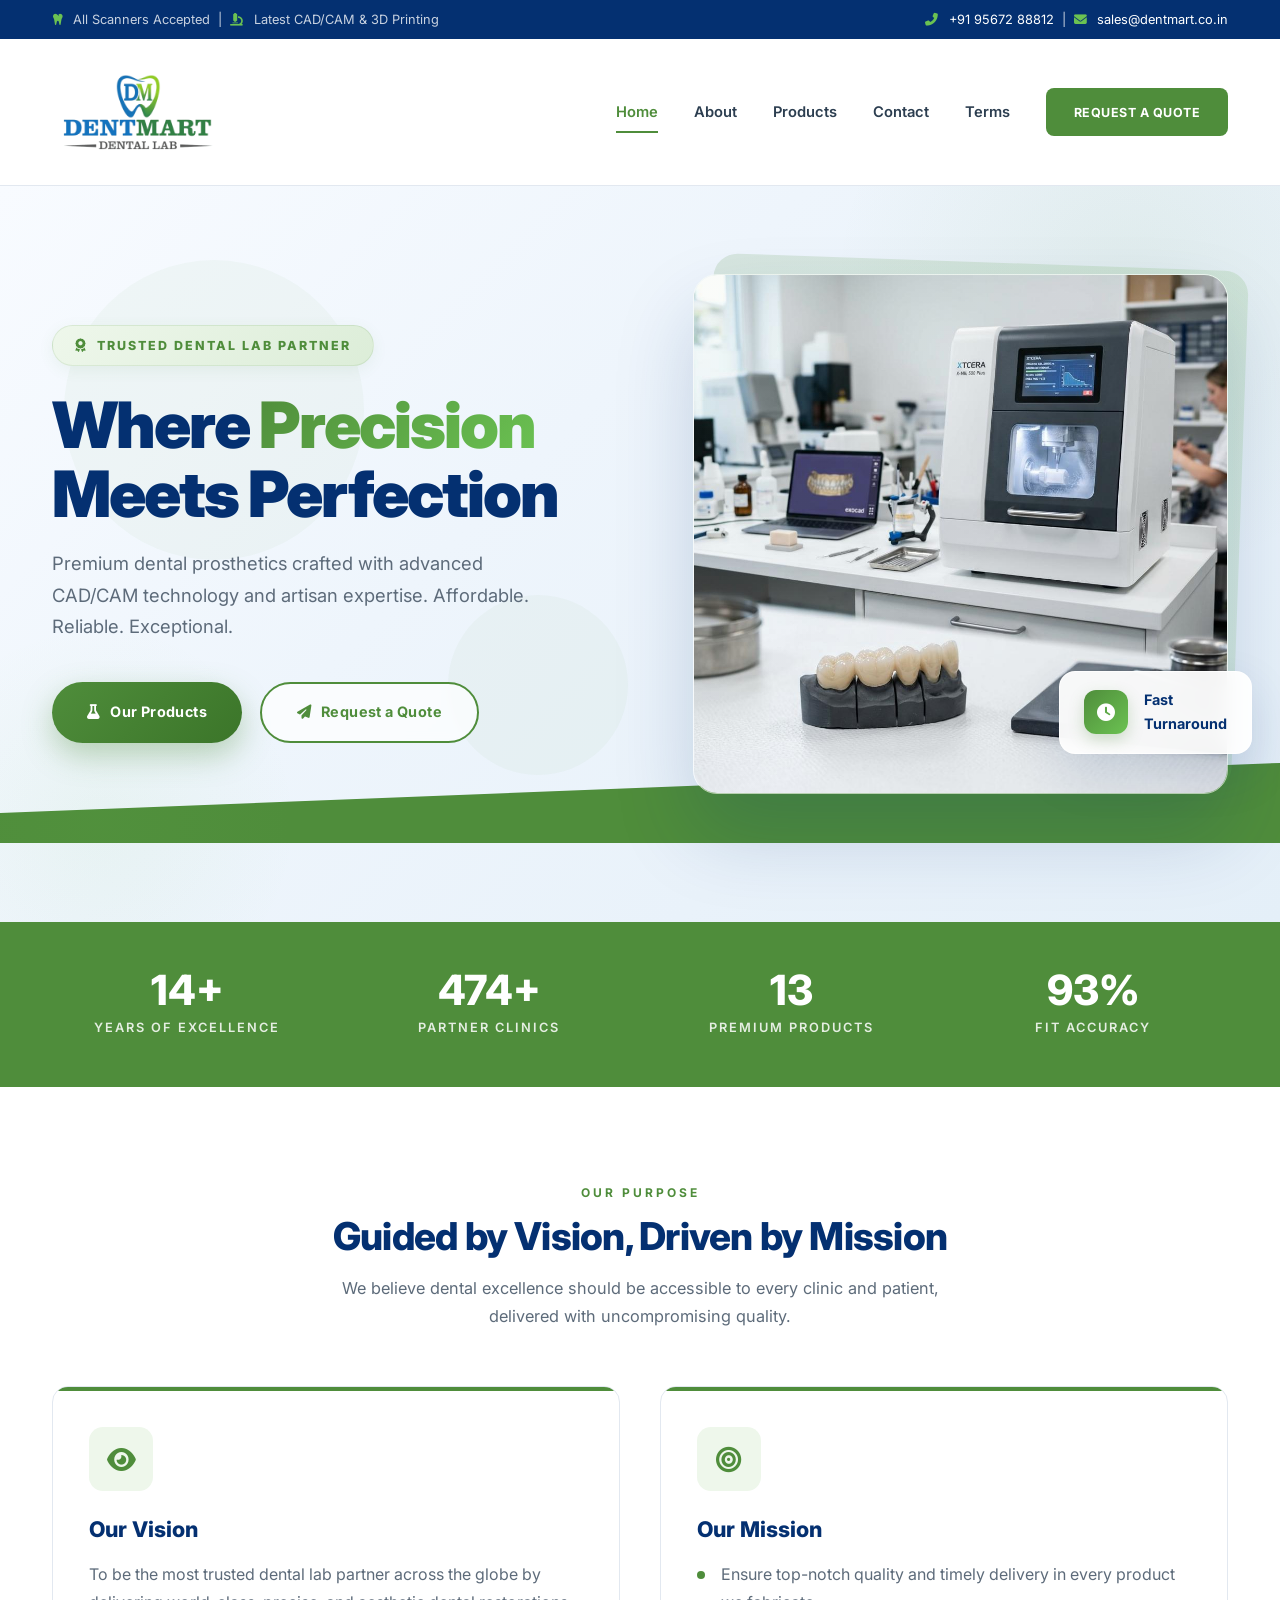
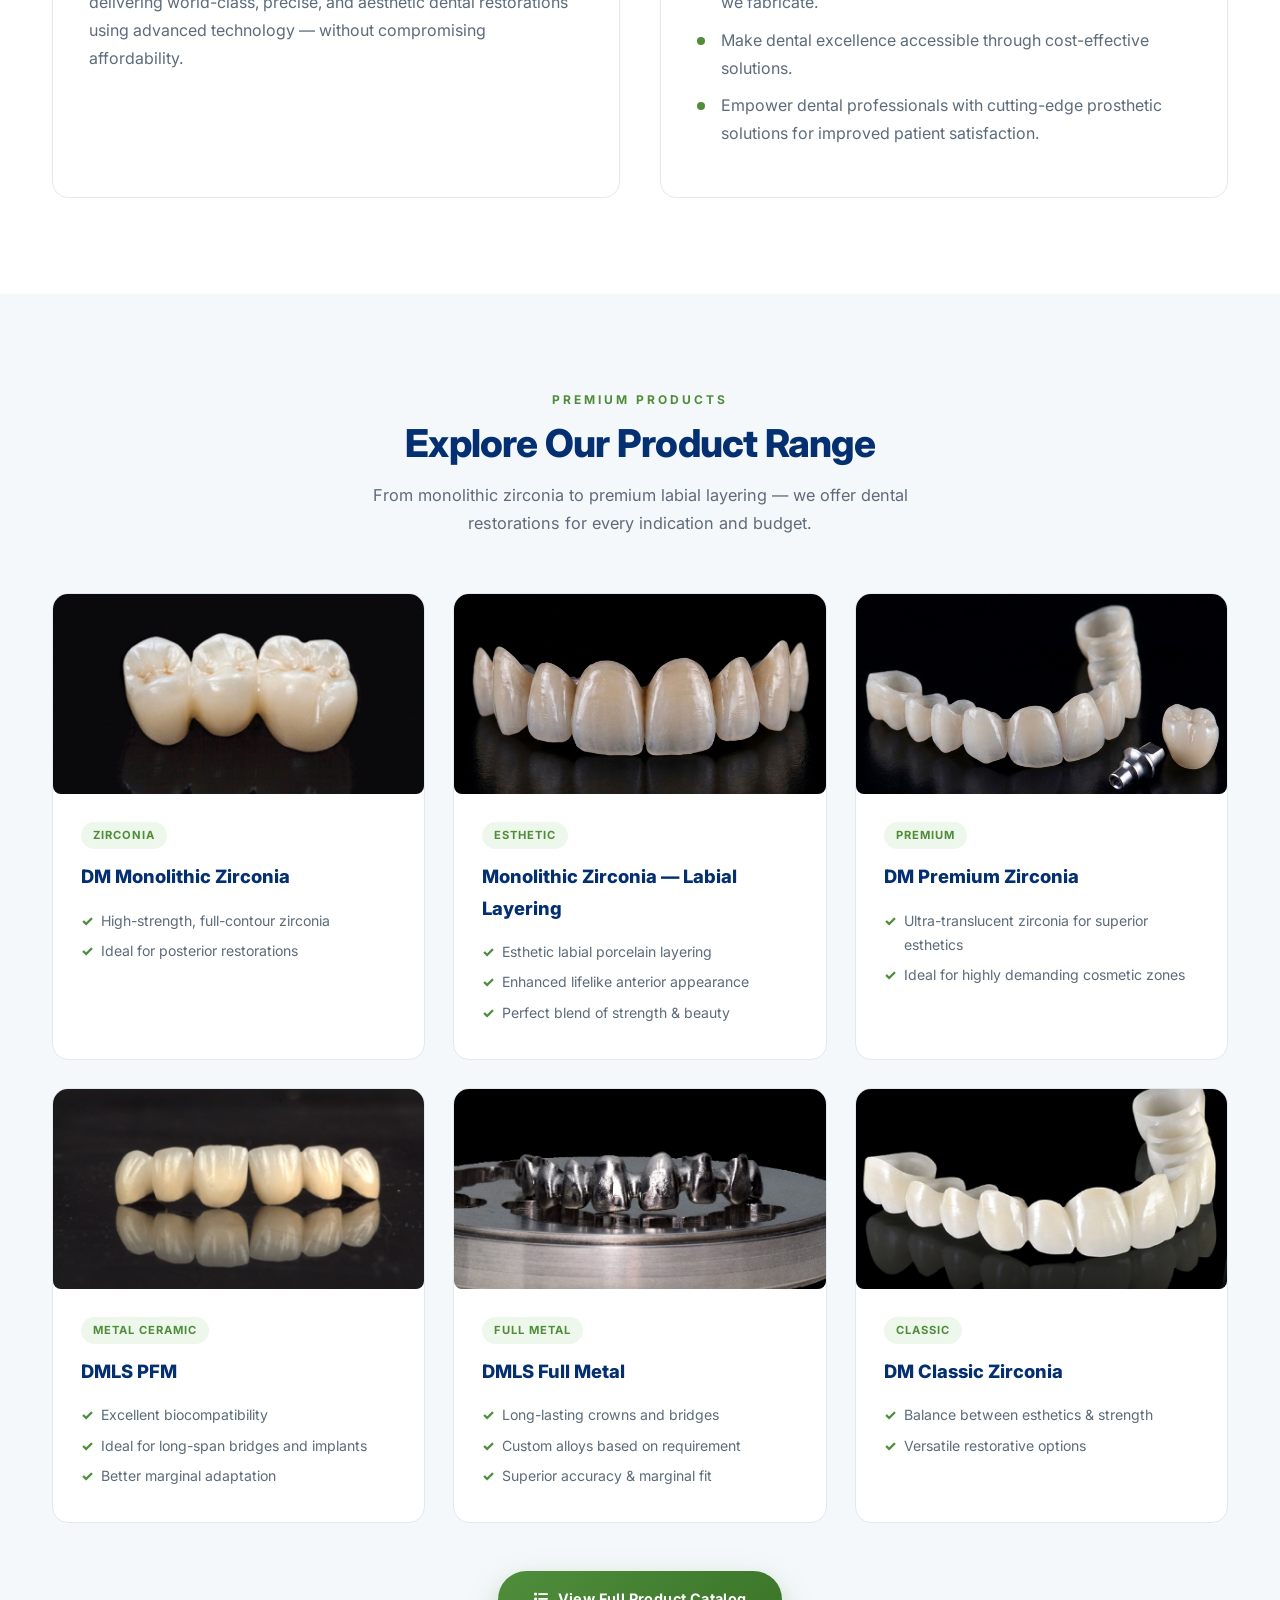
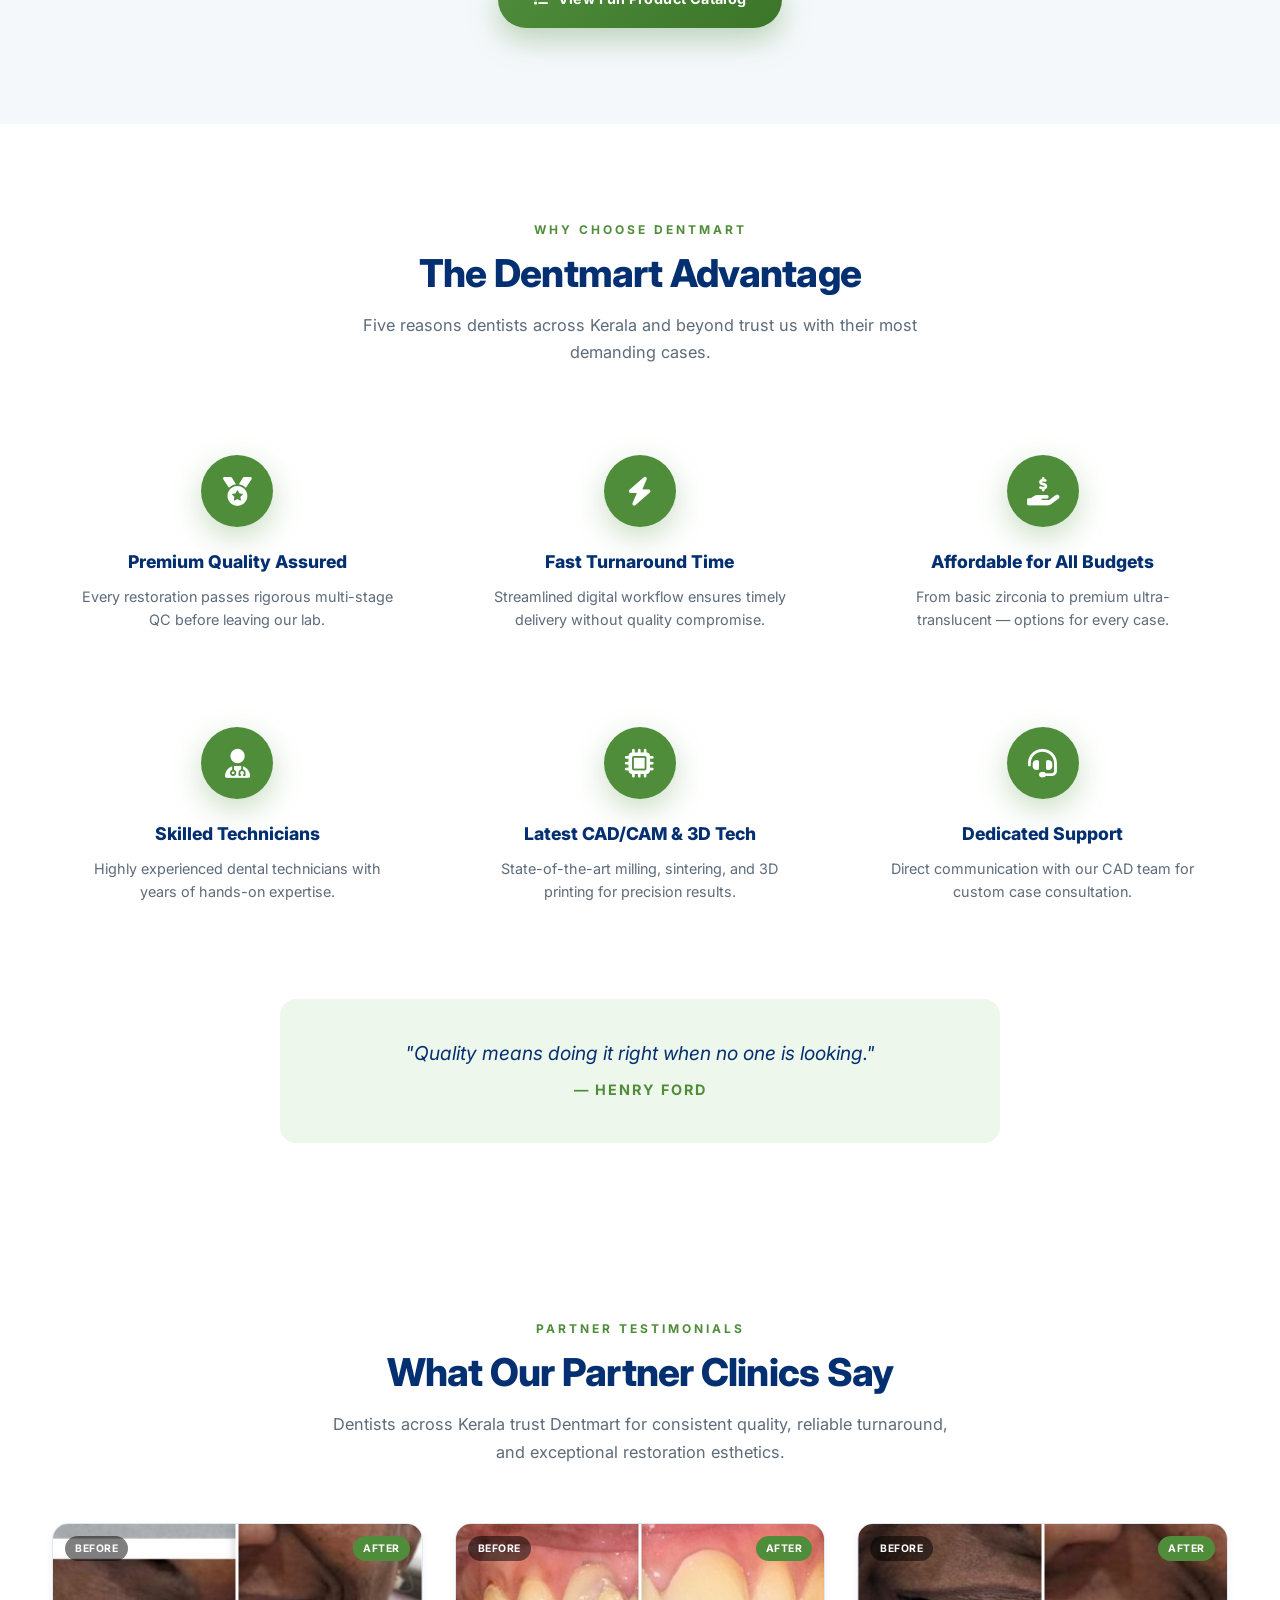
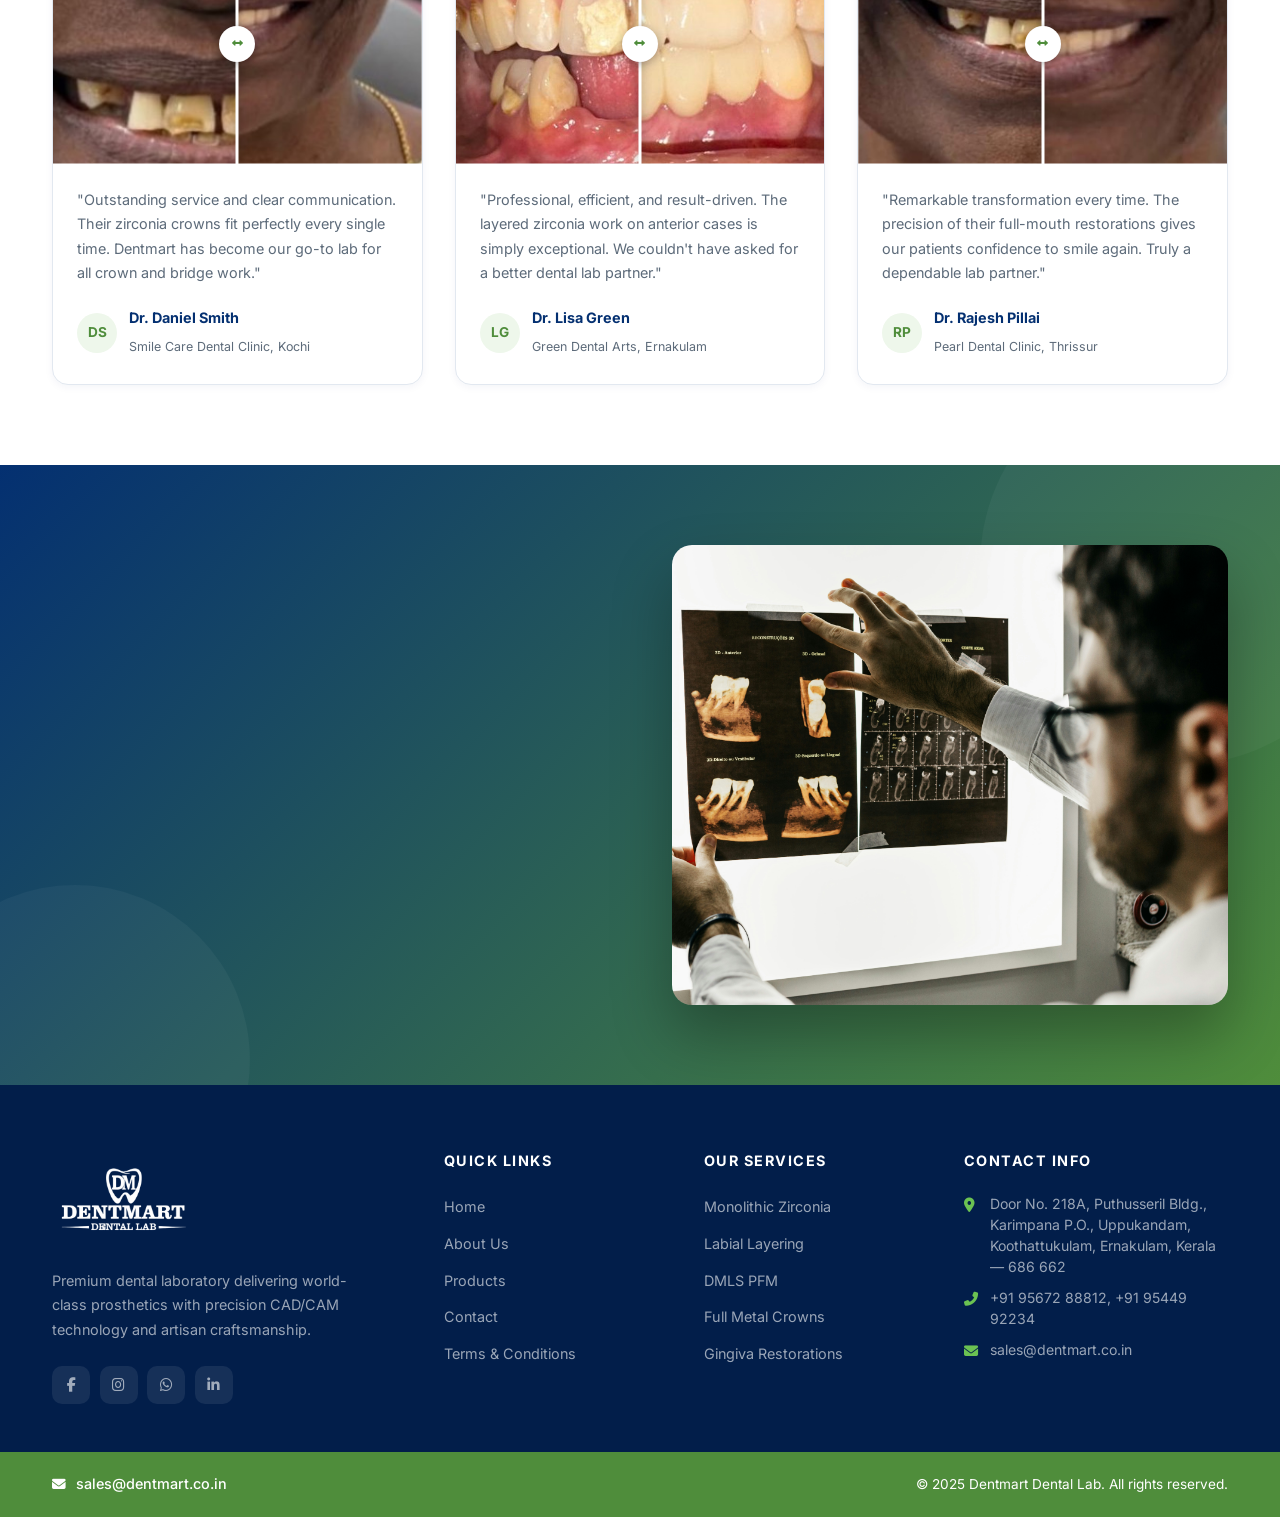
==== index.html @ e11eb632 "Initial commit" ====
<!DOCTYPE html>
<html lang="en">
<head>
<meta charset="UTF-8">
<meta name="viewport" content="width=device-width, initial-scale=1.0">
<title>Dentmart Dental Lab — Where Precision Meets Perfection</title>
<meta name="description" content="Dentmart Dental Lab — Premium dental prosthetics, zirconia crowns, DMLS PFM, and intraoral scanning. Serving dental practices with precision and affordability.">
<link href="https://fonts.googleapis.com/css2?family=Inter:wght@300;400;500;600;700;800;900&family=Dancing+Script:wght@500;600;700&display=swap" rel="stylesheet">
<link rel="stylesheet" href="https://cdnjs.cloudflare.com/ajax/libs/font-awesome/6.5.1/css/all.min.css">
<link rel="stylesheet" href="assets/style.css">
<link rel="icon" href="assets/logo.png">
</head>
<body>

<!-- Top Bar -->
<div class="topbar">
  <div class="container">
    <div><i class="fas fa-tooth"></i> All Scanners Accepted &nbsp;|&nbsp; <i class="fas fa-microscope"></i> Latest CAD/CAM &amp; 3D Printing</div>
    <div>
      <i class="fas fa-phone-alt"></i> <a href="tel:+919567288812">+91 95672 88812</a> &nbsp;|&nbsp;
      <i class="fas fa-envelope"></i> <a href="mailto:sales@dentmart.co.in">sales@dentmart.co.in</a>
    </div>
  </div>
</div>

<!-- Header -->
<header class="header">
  <div class="container">
    <a href="index.html"><img src="assets/logo.png" alt="Dentmart Dental Lab" class="logo-img"></a>
    <nav class="nav">
      <a href="index.html" class="active">Home</a>
      <a href="about.html">About</a>
      <a href="products.html">Products</a>
      <a href="contact.html">Contact</a>
      <a href="terms.html">Terms</a>
      <a href="contact.html" class="cta">Request a Quote</a>
    </nav>
    <button class="menu-toggle" aria-label="Menu"><i class="fas fa-bars"></i></button>
  </div>
</header>

<!-- Hero -->
<section class="hero">
  <div class="hero-top">
    <div class="container">
      <div class="reveal-left">
        <div class="hero-badge"><i class="fas fa-award"></i> Trusted Dental Lab Partner</div>
        <h1>Where <span>Precision</span><br>Meets Perfection</h1>
        <p>Premium dental prosthetics crafted with advanced CAD/CAM technology and artisan expertise. Affordable. Reliable. Exceptional.</p>
        <div class="hero-btns">
          <a href="products.html" class="btn btn-primary"><i class="fas fa-flask"></i> Our Products</a>
          <a href="contact.html" class="btn btn-outline"><i class="fas fa-paper-plane"></i> Request a Quote</a>
        </div>
      </div>
      <div class="hero-img-wrap reveal-right">
        <img src="assets/hero.jpg" alt="Dentmart Dental Lab" class="hero-img">
        <div class="hero-bubble bottom">
          <i class="fas fa-clock"></i>
          <span>Fast<br>Turnaround</span>
        </div>
      </div>
    </div>
  </div>
  <div class="hero-deco d1"></div>
  <div class="hero-deco d2"></div>
  <div class="hero-deco d3"></div>
</section>

<!-- Stats -->
<section class="stats">
  <div class="container">
    <div class="stats-grid">
      <div class="stat reveal reveal-delay-1"><h3 data-counter data-target="15" data-suffix="+">0</h3><p>Years of Excellence</p></div>
      <div class="stat reveal reveal-delay-2"><h3 data-counter data-target="500" data-suffix="+">0</h3><p>Partner Clinics</p></div>
      <div class="stat reveal reveal-delay-3"><h3 data-counter data-target="14" data-suffix="">0</h3><p>Premium Products</p></div>
      <div class="stat reveal reveal-delay-4"><h3 data-counter data-target="99" data-suffix="%">0</h3><p>Fit Accuracy</p></div>
    </div>
  </div>
</section>

<!-- Mission & Vision -->
<section class="section" id="vision">
  <div class="container">
    <div class="section-head reveal">
      <small>Our Purpose</small>
      <h2>Guided by Vision, Driven by Mission</h2>
      <p>We believe dental excellence should be accessible to every clinic and patient, delivered with uncompromising quality.</p>
    </div>
    <div class="mv-grid">
      <div class="mv-card reveal reveal-delay-1">
        <div class="mv-icon"><i class="fas fa-eye"></i></div>
        <h3>Our Vision</h3>
        <p>To be the most trusted dental lab partner across the globe by delivering world-class, precise, and aesthetic dental restorations using advanced technology — without compromising affordability.</p>
      </div>
      <div class="mv-card reveal reveal-delay-2">
        <div class="mv-icon"><i class="fas fa-bullseye"></i></div>
        <h3>Our Mission</h3>
        <ul>
          <li>Ensure top-notch quality and timely delivery in every product we fabricate.</li>
          <li>Make dental excellence accessible through cost-effective solutions.</li>
          <li>Empower dental professionals with cutting-edge prosthetic solutions for improved patient satisfaction.</li>
        </ul>
      </div>
    </div>
  </div>
</section>

<!-- Products Preview -->
<section class="section section-alt" id="products-preview">
  <div class="container">
    <div class="section-head reveal">
      <small>Premium Products</small>
      <h2>Explore Our Product Range</h2>
      <p>From monolithic zirconia to premium labial layering — we offer dental restorations for every indication and budget.</p>
    </div>
    <div class="products-grid">
      <div class="product-card reveal reveal-delay-1">
        <div class="product-img zoom-wrap"><img src="assets/product-zirconia-mono.jpg" alt="Monolithic Zirconia"></div>
        <div class="product-body">
          <span class="product-tag">Zirconia</span>
          <h3>DM Monolithic Zirconia</h3>
          <ul>
            <li>High-strength, full-contour zirconia</li>
            <li>Ideal for posterior restorations</li>
          </ul>
        </div>
      </div>
      <div class="product-card reveal reveal-delay-2">
        <div class="product-img zoom-wrap"><img src="assets/product-zirconia-layer.jpg" alt="Labial Layering"></div>
        <div class="product-body">
          <span class="product-tag">Esthetic</span>
          <h3>Monolithic Zirconia — Labial Layering</h3>
          <ul>
            <li>Esthetic labial porcelain layering</li>
            <li>Enhanced lifelike anterior appearance</li>
            <li>Perfect blend of strength &amp; beauty</li>
          </ul>
        </div>
      </div>
      <div class="product-card reveal reveal-delay-1">
        <div class="product-img zoom-wrap"><img src="assets/product-zirconia-premium.jpg" alt="DM Premium Zirconia"></div>
        <div class="product-body">
          <span class="product-tag">Premium</span>
          <h3>DM Premium Zirconia</h3>
          <ul>
            <li>Ultra-translucent zirconia for superior esthetics</li>
            <li>Ideal for highly demanding cosmetic zones</li>
          </ul>
        </div>
      </div>
      <div class="product-card reveal reveal-delay-2">
        <div class="product-img zoom-wrap"><img src="assets/product-pfm.jpg" alt="DMLS PFM"></div>
        <div class="product-body">
          <span class="product-tag">Metal Ceramic</span>
          <h3>DMLS PFM</h3>
          <ul>
            <li>Excellent biocompatibility</li>
            <li>Ideal for long-span bridges and implants</li>
            <li>Better marginal adaptation</li>
          </ul>
        </div>
      </div>
      <div class="product-card reveal reveal-delay-3">
        <div class="product-img zoom-wrap"><img src="assets/product-metal.jpg" alt="DMLS Full Metal"></div>
        <div class="product-body">
          <span class="product-tag">Full Metal</span>
          <h3>DMLS Full Metal</h3>
          <ul>
            <li>Long-lasting crowns and bridges</li>
            <li>Custom alloys based on requirement</li>
            <li>Superior accuracy &amp; marginal fit</li>
          </ul>
        </div>
      </div>
      <div class="product-card reveal reveal-delay-4">
        <div class="product-img zoom-wrap"><img src="assets/product-zirconia-classic.jpg" alt="DM Classic Zirconia"></div>
        <div class="product-body">
          <span class="product-tag">Classic</span>
          <h3>DM Classic Zirconia</h3>
          <ul>
            <li>Balance between esthetics &amp; strength</li>
            <li>Versatile restorative options</li>
          </ul>
        </div>
      </div>
    </div>
    <div style="text-align:center;margin-top:3rem">
      <a href="products.html" class="btn btn-primary"><i class="fas fa-list"></i> View Full Product Catalog</a>
    </div>
  </div>
</section>

<!-- Why Choose -->
<section class="section" id="why">
  <div class="container">
    <div class="section-head reveal">
      <small>Why Choose Dentmart</small>
      <h2>The Dentmart Advantage</h2>
      <p>Five reasons dentists across Kerala and beyond trust us with their most demanding cases.</p>
    </div>
    <div class="why-grid">
      <div class="why-card reveal reveal-delay-1"><div class="why-icon"><i class="fas fa-medal"></i></div><h3>Premium Quality Assured</h3><p>Every restoration passes rigorous multi-stage QC before leaving our lab.</p></div>
      <div class="why-card reveal reveal-delay-2"><div class="why-icon"><i class="fas fa-bolt"></i></div><h3>Fast Turnaround Time</h3><p>Streamlined digital workflow ensures timely delivery without quality compromise.</p></div>
      <div class="why-card reveal reveal-delay-3"><div class="why-icon"><i class="fas fa-hand-holding-usd"></i></div><h3>Affordable for All Budgets</h3><p>From basic zirconia to premium ultra-translucent — options for every case.</p></div>
      <div class="why-card reveal reveal-delay-4"><div class="why-icon"><i class="fas fa-user-md"></i></div><h3>Skilled Technicians</h3><p>Highly experienced dental technicians with years of hands-on expertise.</p></div>
      <div class="why-card reveal reveal-delay-5"><div class="why-icon"><i class="fas fa-microchip"></i></div><h3>Latest CAD/CAM &amp; 3D Tech</h3><p>State-of-the-art milling, sintering, and 3D printing for precision results.</p></div>
      <div class="why-card reveal reveal-delay-1"><div class="why-icon"><i class="fas fa-headset"></i></div><h3>Dedicated Support</h3><p>Direct communication with our CAD team for custom case consultation.</p></div>
    </div>
    <div class="quote-block">
      <p>"Quality means doing it right when no one is looking."</p>
      <span>— Henry Ford</span>
    </div>
  </div>
</section>

<!-- Testimonials -->
<section class="section testimonials-section" id="testimonials">
  <div class="container">
    <div class="section-head reveal">
      <small>Partner Testimonials</small>
      <h2>What Our Partner Clinics Say</h2>
      <p>Dentists across Kerala trust Dentmart for consistent quality, reliable turnaround, and exceptional restoration esthetics.</p>
    </div>
    <div class="testimonials-grid">
      <div class="testimonial-card reveal reveal-delay-1">
        <div class="ba-slider" data-slider="1">
          <div class="ba-before-layer">
            <img src="assets/testimonial-before1.jpg" alt="Before">
            <span class="ba-label before">Before</span>
          </div>
          <div class="ba-after-layer">
            <img src="assets/testimonial-after1.jpg" alt="After">
            <span class="ba-label after">After</span>
          </div>
          <div class="ba-handle"></div>
        </div>
        <div class="testimonial-body">
          <p>"Outstanding service and clear communication. Their zirconia crowns fit perfectly every single time. Dentmart has become our go-to lab for all crown and bridge work."</p>
          <div class="testimonial-author">
            <div class="testimonial-avatar">DS</div>
            <div class="testimonial-author-info">
              <h4>Dr. Daniel Smith</h4>
              <span>Smile Care Dental Clinic, Kochi</span>
            </div>
          </div>
        </div>
      </div>
      <div class="testimonial-card reveal reveal-delay-2">
        <div class="ba-slider" data-slider="2">
          <div class="ba-before-layer">
            <img src="assets/testimonial-before2.jpg" alt="Before">
            <span class="ba-label before">Before</span>
          </div>
          <div class="ba-after-layer">
            <img src="assets/testimonial-after2.jpg" alt="After">
            <span class="ba-label after">After</span>
          </div>
          <div class="ba-handle"></div>
        </div>
        <div class="testimonial-body">
          <p>"Professional, efficient, and result-driven. The layered zirconia work on anterior cases is simply exceptional. We couldn't have asked for a better dental lab partner."</p>
          <div class="testimonial-author">
            <div class="testimonial-avatar">LG</div>
            <div class="testimonial-author-info">
              <h4>Dr. Lisa Green</h4>
              <span>Green Dental Arts, Ernakulam</span>
            </div>
          </div>
        </div>
      </div>
      <div class="testimonial-card reveal reveal-delay-3">
        <div class="ba-slider" data-slider="3">
          <div class="ba-before-layer">
            <img src="assets/testimonial-before3.jpg" alt="Before">
            <span class="ba-label before">Before</span>
          </div>
          <div class="ba-after-layer">
            <img src="assets/testimonial-after3.jpg" alt="After">
            <span class="ba-label after">After</span>
          </div>
          <div class="ba-handle"></div>
        </div>
        <div class="testimonial-body">
          <p>"Remarkable transformation every time. The precision of their full-mouth restorations gives our patients confidence to smile again. Truly a dependable lab partner."</p>
          <div class="testimonial-author">
            <div class="testimonial-avatar">RP</div>
            <div class="testimonial-author-info">
              <h4>Dr. Rajesh Pillai</h4>
              <span>Pearl Dental Clinic, Thrissur</span>
            </div>
          </div>
        </div>
      </div>
    </div>
  </div>
</section>

<!-- Intraoral Scanner CTA -->
<section class="scanner" id="scanning">
  <div class="container">
    <div class="scanner-content reveal-left">
      <small>Intraoral Scanning</small>
      <h2>All Scanners are<br>Accepted <span class="script">at Dentmart</span></h2>
      <p>Whether you use iTero, 3Shape TRIOS, Medit, Primescan, or any other intraoral scanner — we accept all digital impressions and deliver precision restorations tailored to your workflow.</p>
      <div class="scanner-info">
        <span><i class="fas fa-phone-alt"></i> For more information: <strong style="color:#fff">+91 95672 88817</strong></span>
        <span><i class="fas fa-envelope"></i> <a href="mailto:sales@dentmart.co.in" style="color:#fff">sales@dentmart.co.in</a></span>
      </div>
      <a href="contact.html" class="btn btn-light"><i class="fas fa-paper-plane"></i> Submit a Digital Case</a>
    </div>
    <div class="reveal-right">
      <img src="assets/scanner.jpg" alt="Intraoral Scanning" class="scanner-img">
    </div>
  </div>
</section>

<!-- Footer -->
<footer class="footer">
  <div class="container">
    <div class="footer-grid">
      <div class="footer-brand">
        <img src="assets/logo.png" alt="Dentmart" class="logo-img">
        <p>Premium dental laboratory delivering world-class prosthetics with precision CAD/CAM technology and artisan craftsmanship.</p>
        <div class="footer-social">
          <a href="#" aria-label="Facebook"><i class="fab fa-facebook-f"></i></a>
          <a href="#" aria-label="Instagram"><i class="fab fa-instagram"></i></a>
          <a href="#" aria-label="WhatsApp"><i class="fab fa-whatsapp"></i></a>
          <a href="#" aria-label="LinkedIn"><i class="fab fa-linkedin-in"></i></a>
        </div>
      </div>
      <div>
        <h4>Quick Links</h4>
        <ul>
          <li><a href="index.html">Home</a></li>
          <li><a href="about.html">About Us</a></li>
          <li><a href="products.html">Products</a></li>
          <li><a href="contact.html">Contact</a></li>
          <li><a href="terms.html">Terms &amp; Conditions</a></li>
        </ul>
      </div>
      <div>
        <h4>Our Services</h4>
        <ul>
          <li><a href="products.html">Monolithic Zirconia</a></li>
          <li><a href="products.html">Labial Layering</a></li>
          <li><a href="products.html">DMLS PFM</a></li>
          <li><a href="products.html">Full Metal Crowns</a></li>
          <li><a href="products.html">Gingiva Restorations</a></li>
        </ul>
      </div>
      <div>
        <h4>Contact Info</h4>
        <ul class="footer-contact">
          <li><i class="fas fa-map-marker-alt"></i> Door No. 218A, Puthusseril Bldg., Karimpana P.O., Uppukandam, Koothattukulam, Ernakulam, Kerala — 686 662</li>
          <li><i class="fas fa-phone-alt"></i> +91 95672 88812, +91 95449 92234</li>
          <li><i class="fas fa-envelope"></i> sales@dentmart.co.in</li>
        </ul>
      </div>
    </div>
  </div>
  <div class="footer-bar">
    <div class="container">
      <span><i class="fas fa-envelope"></i> <a href="mailto:sales@dentmart.co.in">sales@dentmart.co.in</a></span>
      <span>&copy; 2025 Dentmart Dental Lab. All rights reserved.</span>
    </div>
  </div>
</footer>

<script src="assets/main.js"></script>
</body>
</html>
---- assets/style.css ----
/* ===== Dentmart Dental Lab — Global Styles ===== */
:root{
  --blue:#4f8d3b;
  --blue-dark:#043071;
  --blue-darker:#021e4a;
  --blue-light:#6bc252;
  --blue-soft:#eef7eb;
  --ink:#1a1a2e;
  --text:#2c3e50;
  --text-muted:#5d6b7a;
  --text-light:#8898aa;
  --border:#e2e8f0;
  --bg:#ffffff;
  --bg-alt:#f5f8fb;
  --shadow-sm:0 2px 8px rgba(4,48,113,.05);
  --shadow:0 10px 30px rgba(4,48,113,.08);
  --shadow-lg:0 24px 60px rgba(4,48,113,.12);
  --radius:8px;
  --radius-lg:16px;
  --font-sans:'Inter',system-ui,-apple-system,sans-serif;
  --font-script:'Dancing Script',cursive;
}

*{margin:0;padding:0;box-sizing:border-box}
html{scroll-behavior:smooth}
body{font-family:var(--font-sans);color:var(--text);background:var(--bg);line-height:1.7;font-size:16px;-webkit-font-smoothing:antialiased}
a{color:inherit;text-decoration:none;transition:.25s}
img{max-width:100%;height:auto;display:block}
ul{list-style:none}

.container{max-width:1240px;margin:0 auto;padding:0 2rem}
.wave-divider{display:block;width:100%;height:80px}

/* ===== TOPBAR ===== */
.topbar{background:var(--blue-dark);color:rgba(255,255,255,.78);padding:.55rem 0;font-size:.8rem}
.topbar .container{display:flex;justify-content:space-between;align-items:center;flex-wrap:wrap;gap:.5rem}
.topbar a{color:#fff}
.topbar a:hover{color:var(--blue-light)}
.topbar i{color:var(--blue-light);margin-right:.4rem}

/* ===== HEADER ===== */
.header{background:rgba(255,255,255,.97);backdrop-filter:blur(20px);position:sticky;top:0;z-index:100;border-bottom:1px solid var(--border);padding:.8rem 0}
.header .container{display:flex;justify-content:space-between;align-items:center;gap:2rem}
.logo-img{height:120px;width:auto}
.nav{display:flex;gap:2.25rem;font-size:.92rem;font-weight:600;align-items:center}
.nav a{color:var(--text);padding:.5rem 0;position:relative}
.nav a::after{content:'';position:absolute;bottom:0;left:0;width:0;height:2px;background:var(--blue);transition:.25s}
.nav a:hover,.nav a.active{color:var(--blue)}
.nav a:hover::after,.nav a.active::after{width:100%}
.nav a.cta{background:var(--blue);color:#fff;padding:.85rem 1.75rem;border-radius:var(--radius);letter-spacing:.5px;text-transform:uppercase;font-size:.78rem;font-weight:700}
.nav a.cta::after{display:none}
.nav a.cta:hover{background:var(--blue-dark);color:#fff;transform:translateY(-1px)}
.menu-toggle{display:none;background:none;border:none;color:var(--blue-dark);font-size:1.5rem;cursor:pointer}

/* ===== HERO ===== */
.hero{background:linear-gradient(135deg,#f8fbff 0%,#eef5fc 40%,#e4eff8 100%);position:relative;overflow:hidden;padding:0 0 5rem}
.hero::before{content:'';position:absolute;top:-200px;right:-150px;width:600px;height:600px;background:radial-gradient(circle,rgba(79,141,59,.08) 0%,transparent 70%);border-radius:50%;z-index:0}
.hero::after{content:'';position:absolute;bottom:-100px;left:-100px;width:400px;height:400px;background:radial-gradient(circle,rgba(107,194,82,.06) 0%,transparent 70%);border-radius:50%;z-index:0}
.hero-top{padding:5.5rem 0 3rem;position:relative}
.hero-top::after{content:'';position:absolute;bottom:-1px;left:0;right:0;height:100px;background:var(--blue);clip-path:polygon(0 100%,100% 100%,100% 20%,0 70%)}
.story-section{position:relative;overflow:hidden;padding-bottom:9rem}
.story-section::after{content:'';position:absolute;bottom:0;left:0;right:0;height:80px;background:var(--blue);clip-path:polygon(0 100%,100% 100%,100% 30%,0 80%)}
.hero .container{position:relative;z-index:2;display:grid;grid-template-columns:1.05fr 1fr;gap:5rem;align-items:center}
.hero-badge{display:inline-flex;align-items:center;gap:.6rem;background:linear-gradient(135deg,var(--blue-soft) 0%,#dcedd8 100%);color:var(--blue);padding:.55rem 1.4rem;border-radius:50px;font-size:.78rem;font-weight:800;text-transform:uppercase;letter-spacing:2px;margin-bottom:1.5rem;border:1px solid rgba(79,141,59,.12);box-shadow:0 4px 15px rgba(79,141,59,.08)}
.hero-badge i{font-size:.85rem}
.hero h1{font-size:clamp(2.6rem,5vw,4.2rem);font-weight:900;line-height:1.08;letter-spacing:-.03em;color:var(--blue-dark);margin-bottom:1.25rem}
.hero h1 span{background:linear-gradient(135deg,var(--blue) 0%,var(--blue-light) 100%);-webkit-background-clip:text;-webkit-text-fill-color:transparent;background-clip:text}
.hero p{font-size:1.15rem;color:var(--text-muted);max-width:520px;margin-bottom:2.5rem;line-height:1.7}
.hero-btns{display:flex;gap:1.1rem;flex-wrap:wrap}
.btn{display:inline-flex;align-items:center;gap:.6rem;padding:1rem 2.2rem;border-radius:50px;font-weight:700;font-size:.9rem;border:none;cursor:pointer;transition:all .3s ease;letter-spacing:.4px}
.btn-primary{background:linear-gradient(135deg,var(--blue) 0%,#3b7529 100%);color:#fff;box-shadow:0 12px 30px rgba(79,141,59,.35)}
.btn-primary:hover{background:linear-gradient(135deg,var(--blue-dark) 0%,var(--blue) 100%);color:#fff;transform:translateY(-3px);box-shadow:0 16px 40px rgba(79,141,59,.4)}
.btn-outline{background:rgba(255,255,255,.7);color:var(--blue);border:2px solid var(--blue);backdrop-filter:blur(4px)}
.btn-outline:hover{background:var(--blue);color:#fff;transform:translateY(-3px);box-shadow:0 12px 30px rgba(79,141,59,.25)}
.btn-light{background:#fff;color:var(--blue);box-shadow:var(--shadow)}
.btn-light:hover{background:var(--blue-soft);color:var(--blue-dark)}

.hero-img-wrap{position:relative}
.hero-img-wrap::before{content:'';position:absolute;top:-12px;right:-12px;width:100%;height:100%;background:linear-gradient(135deg,var(--blue) 0%,var(--blue-light) 100%);border-radius:24px;opacity:.15;z-index:0;transform:rotate(2deg)}
.hero-img-wrap::after{content:'';position:absolute;inset:0;background:linear-gradient(135deg,rgba(79,141,59,.03) 0%,transparent 60%);border-radius:24px;z-index:2;pointer-events:none}
.hero-img{border-radius:24px;width:100%;height:520px;object-fit:cover;position:relative;z-index:1;box-shadow:0 40px 80px rgba(4,48,113,.18);border:1px solid rgba(255,255,255,.6)}
.hero-bubble{position:absolute;background:rgba(255,255,255,.95);padding:1rem 1.5rem;border-radius:16px;box-shadow:0 20px 50px rgba(4,48,113,.12);display:flex;align-items:center;gap:1rem;z-index:3;font-size:.9rem;font-weight:700;color:var(--blue-dark);backdrop-filter:blur(10px);border:1px solid rgba(255,255,255,.8);animation:float 4s ease-in-out infinite}
.hero-bubble i{color:#fff;font-size:1.1rem;background:linear-gradient(135deg,var(--blue) 0%,var(--blue-light) 100%);width:44px;height:44px;display:flex;align-items:center;justify-content:center;border-radius:12px;box-shadow:0 6px 15px rgba(79,141,59,.25)}
.hero-bubble.top{top:2rem;left:-2.5rem;animation-delay:0s}
.hero-bubble.bottom{bottom:2.5rem;right:-1.5rem;animation-delay:2s}
@keyframes float{0%,100%{transform:translateY(0)}50%{transform:translateY(-8px)}}

.hero-deco{position:absolute;border-radius:50%;background:var(--blue);opacity:.04;z-index:0;pointer-events:none}
.hero-deco.d1{width:300px;height:300px;top:10%;left:5%}
.hero-deco.d2{width:180px;height:180px;bottom:20%;left:35%}
.hero-deco.d3{width:120px;height:120px;top:30%;right:8%}

/* ===== SECTION BASE ===== */
.section{padding:6rem 0}
.section-alt{background:var(--bg-alt)}
.section-head{text-align:center;margin-bottom:3.5rem}
.section-head small{color:var(--blue);font-weight:700;text-transform:uppercase;letter-spacing:3px;font-size:.75rem;display:block;margin-bottom:.6rem}
.section-head h2{font-size:clamp(1.75rem,3vw,2.5rem);font-weight:800;color:var(--blue-dark);letter-spacing:-.02em;line-height:1.2}
.section-head p{color:var(--text-muted);max-width:620px;margin:1rem auto 0;font-size:1.02rem}

/* ===== STATS ===== */
.stats{background:var(--blue);padding:3rem 0;color:#fff}
.stats-grid{display:grid;grid-template-columns:repeat(4,1fr);gap:2rem;text-align:center}
.stat h3{font-size:2.6rem;font-weight:800;line-height:1;margin-bottom:.35rem}
.stat p{font-size:.8rem;text-transform:uppercase;letter-spacing:2px;color:rgba(255,255,255,.85);font-weight:600}

/* ===== MISSION VISION ===== */
.mv-grid{display:grid;grid-template-columns:1fr 1fr;gap:2.5rem}
.mv-card{background:#fff;border:1px solid var(--border);border-radius:var(--radius-lg);padding:2.5rem 2.25rem;transition:.3s;position:relative;overflow:hidden}
.mv-card::before{content:'';position:absolute;top:0;left:0;width:100%;height:4px;background:var(--blue)}
.mv-card:hover{transform:translateY(-6px);box-shadow:var(--shadow-lg);border-color:transparent}
.mv-icon{width:64px;height:64px;background:var(--blue-soft);color:var(--blue);border-radius:14px;display:flex;align-items:center;justify-content:center;font-size:1.6rem;margin-bottom:1.25rem}
.mv-card h3{font-size:1.35rem;font-weight:800;color:var(--blue-dark);margin-bottom:.75rem}
.mv-card p,.mv-card li{color:var(--text-muted);line-height:1.75}
.mv-card ul{margin-top:.75rem}
.mv-card li{position:relative;padding-left:1.5rem;margin-bottom:.6rem}
.mv-card li::before{content:'';position:absolute;left:0;top:.7rem;width:8px;height:8px;background:var(--blue);border-radius:50%}

/* ===== PRODUCTS ===== */
.products-grid{display:grid;grid-template-columns:repeat(3,1fr);gap:1.75rem}
.product-card{background:#fff;border:1px solid var(--border);border-radius:var(--radius-lg);overflow:hidden;transition:.3s;display:flex;flex-direction:column}
.product-card:hover{transform:translateY(-6px);box-shadow:var(--shadow-lg);border-color:transparent}
.product-img{height:200px;overflow:hidden;background:var(--blue-soft)}
.product-img img{width:100%;height:100%;object-fit:cover;transition:.5s}
.product-card:hover .product-img img{transform:scale(1.06)}
.product-body{padding:1.75rem;flex:1;display:flex;flex-direction:column}
.product-tag{display:inline-block;background:var(--blue-soft);color:var(--blue);padding:.25rem .75rem;border-radius:20px;font-size:.7rem;font-weight:700;text-transform:uppercase;letter-spacing:1px;margin-bottom:.75rem;align-self:flex-start}
.product-body h3{font-size:1.15rem;font-weight:800;color:var(--blue-dark);margin-bottom:.5rem}
.product-body ul{flex:1;margin-top:.5rem}
.product-body li{font-size:.88rem;color:var(--text-muted);padding-left:1.25rem;position:relative;margin-bottom:.4rem}
.product-body li::before{content:'✓';position:absolute;left:0;color:var(--blue);font-weight:800}

/* ===== WHY CHOOSE ===== */
.why-grid{display:grid;grid-template-columns:repeat(3,1fr);gap:2rem}
.why-card{text-align:center;padding:2rem 1.5rem}
.why-icon{width:72px;height:72px;background:var(--blue);color:#fff;border-radius:50%;display:inline-flex;align-items:center;justify-content:center;font-size:1.8rem;margin-bottom:1.25rem;box-shadow:0 10px 30px rgba(79,141,59,.3)}
.why-card h3{font-size:1.1rem;font-weight:800;color:var(--blue-dark);margin-bottom:.5rem}
.why-card p{font-size:.9rem;color:var(--text-muted);line-height:1.6}

.quote-block{margin-top:4rem;text-align:center;padding:2.5rem;background:var(--blue-soft);border-radius:var(--radius-lg);max-width:720px;margin-left:auto;margin-right:auto}
.quote-block p{font-style:italic;font-size:1.2rem;color:var(--blue-dark);line-height:1.5;margin-bottom:.5rem}
.quote-block span{color:var(--blue);font-weight:700;font-size:.9rem;text-transform:uppercase;letter-spacing:2px}

/* ===== PRICE TABLE ===== */
.price-head{background:linear-gradient(135deg,var(--blue),var(--blue-dark));color:#fff;padding:1rem 2rem;border-radius:40px;display:inline-block;font-weight:700;font-size:.95rem;letter-spacing:1px;margin-bottom:2.5rem}
.price-wrap{max-width:880px;margin:0 auto}
.price-category{margin-bottom:2.5rem}
.price-category h3{background:var(--blue-soft);color:var(--blue);padding:.7rem 1.25rem;border-radius:var(--radius);font-size:.95rem;font-weight:800;letter-spacing:1.5px;text-transform:uppercase;margin-bottom:.5rem;border-left:4px solid var(--blue)}
.price-row{display:grid;grid-template-columns:40px 1fr auto;gap:1rem;padding:1.1rem 1.25rem;border-bottom:1px solid var(--border);align-items:center;transition:.2s}
.price-row:hover{background:var(--bg-alt)}
.price-num{color:var(--blue);font-weight:700;font-size:.95rem}
.price-name{color:var(--text);font-size:.95rem}
.price-rate{color:var(--blue-dark);font-weight:800;font-size:1.05rem;white-space:nowrap}
.price-rate::before{content:'₹';margin-right:2px;color:var(--blue);font-weight:600}
.price-note{text-align:center;margin-top:1.5rem;color:var(--text-muted);font-size:.85rem}

/* ===== INTRAORAL CTA ===== */
.scanner{background:linear-gradient(135deg,var(--blue-dark),var(--blue));color:#fff;padding:5rem 0;position:relative;overflow:hidden}
.scanner::before{content:'';position:absolute;top:-100px;right:-100px;width:400px;height:400px;background:rgba(255,255,255,.04);border-radius:50%}
.scanner::after{content:'';position:absolute;bottom:-150px;left:-100px;width:350px;height:350px;background:rgba(255,255,255,.04);border-radius:50%}
.scanner .container{position:relative;z-index:1;display:grid;grid-template-columns:1fr 1fr;gap:4rem;align-items:center}
.scanner-content small{color:rgba(255,255,255,.7);font-weight:700;text-transform:uppercase;letter-spacing:3px;font-size:.75rem;display:block;margin-bottom:.75rem}
.scanner-content h2{font-size:clamp(1.9rem,3vw,2.6rem);font-weight:800;margin-bottom:1.25rem;line-height:1.2}
.scanner-content .script{font-family:var(--font-sans);font-weight:800;color:#fff;font-size:1em}
.scanner-content p{color:rgba(255,255,255,.8);margin-bottom:2rem;font-size:1.05rem}
.scanner-info{display:flex;flex-direction:column;gap:.75rem;margin-bottom:2rem}
.scanner-info span{display:flex;align-items:center;gap:.75rem;color:rgba(255,255,255,.9)}
.scanner-info i{color:#fff;background:rgba(255,255,255,.15);width:36px;height:36px;display:flex;align-items:center;justify-content:center;border-radius:8px}
.scanner-img{border-radius:20px;box-shadow:0 30px 60px rgba(0,0,0,.3);width:100%;height:460px;object-fit:cover}

/* ===== TERMS ===== */
.terms{background:var(--bg-alt)}
.terms-list{max-width:900px;margin:0 auto;display:grid;gap:1rem}
.terms-item{background:#fff;border-radius:var(--radius);padding:1.25rem 1.5rem;display:grid;grid-template-columns:auto 1fr;gap:1rem;align-items:flex-start;border-left:3px solid var(--blue);box-shadow:var(--shadow-sm)}
.terms-item i{color:var(--blue);font-size:1.1rem;margin-top:.25rem}
.terms-item p{font-size:.93rem;color:var(--text);line-height:1.65}

/* ===== CONTACT ===== */
.contact-grid{display:grid;grid-template-columns:1fr 1fr;gap:3rem;align-items:flex-start}
.contact-info{background:var(--blue);color:#fff;padding:3rem 2.5rem;border-radius:var(--radius-lg);position:relative;overflow:hidden}
.contact-info::before{content:'';position:absolute;top:-80px;right:-80px;width:250px;height:250px;background:rgba(255,255,255,.06);border-radius:50%}
.contact-info h3{font-size:1.6rem;font-weight:800;margin-bottom:.5rem;position:relative}
.contact-info > p{color:rgba(255,255,255,.8);margin-bottom:2rem;position:relative}
.contact-row{display:flex;gap:1rem;margin-bottom:1.5rem;position:relative;z-index:1}
.contact-row i{width:42px;height:42px;background:rgba(255,255,255,.15);border-radius:10px;display:flex;align-items:center;justify-content:center;font-size:1rem;flex-shrink:0}
.contact-row h5{font-size:.75rem;text-transform:uppercase;letter-spacing:1.5px;color:rgba(255,255,255,.7);margin-bottom:.25rem;font-weight:600}
.contact-row p,.contact-row a{color:#fff;font-weight:500;font-size:.95rem;line-height:1.5;display:block}
.contact-row a:hover{color:var(--blue-soft)}

.contact-form{background:#fff;border:1px solid var(--border);border-radius:var(--radius-lg);padding:2.5rem;box-shadow:var(--shadow-sm)}
.contact-form h3{font-size:1.4rem;font-weight:800;color:var(--blue-dark);margin-bottom:.5rem}
.contact-form > p{color:var(--text-muted);margin-bottom:1.75rem;font-size:.92rem}
.form-row{display:grid;grid-template-columns:1fr 1fr;gap:1rem;margin-bottom:1rem}
.form-group{margin-bottom:1rem}
.form-group label{display:block;font-size:.8rem;font-weight:600;color:var(--blue-dark);margin-bottom:.4rem;text-transform:uppercase;letter-spacing:.5px}
.form-group input,.form-group textarea,.form-group select{width:100%;padding:.8rem 1rem;border:1.5px solid var(--border);border-radius:var(--radius);font-family:inherit;font-size:.93rem;color:var(--text);background:#fff;transition:.2s}
.form-group input:focus,.form-group textarea:focus,.form-group select:focus{outline:none;border-color:var(--blue);box-shadow:0 0 0 3px rgba(79,141,59,.12)}
.form-group textarea{min-height:120px;resize:vertical}
.contact-form button{width:100%}

/* ===== FOOTER ===== */
.footer{background:var(--blue-darker);color:rgba(255,255,255,.6);padding:4rem 0 0}
.footer-grid{display:grid;grid-template-columns:1.6fr 1fr 1fr 1.2fr;gap:2.5rem;margin-bottom:3rem}
.footer-brand .logo-img{height:100px;margin-bottom:1.25rem;filter:brightness(0) invert(1)}
.footer-brand p{font-size:.9rem;line-height:1.7;max-width:300px;margin-bottom:1.5rem}
.footer-social{display:flex;gap:.6rem}
.footer-social a{width:38px;height:38px;background:rgba(255,255,255,.08);color:#fff;border-radius:10px;display:flex;align-items:center;justify-content:center;font-size:.9rem}
.footer-social a:hover{background:var(--blue);color:#fff;transform:translateY(-2px)}
.footer h4{color:#fff;font-size:.9rem;font-weight:700;margin-bottom:1.25rem;text-transform:uppercase;letter-spacing:1.5px}
.footer li{margin-bottom:.6rem}
.footer a{color:rgba(255,255,255,.6);font-size:.9rem}
.footer a:hover{color:var(--blue-light)}
.footer-contact li{display:flex;gap:.75rem;align-items:flex-start;font-size:.88rem;line-height:1.5}
.footer-contact i{color:var(--blue-light);margin-top:.3rem;width:14px;flex-shrink:0}
.footer-bar{background:var(--blue);padding:1.25rem 0;color:#fff;font-size:.85rem}
.footer-bar .container{display:flex;justify-content:space-between;align-items:center;flex-wrap:wrap;gap:1rem}
.footer-bar a{color:#fff;font-weight:500}
.footer-bar a:hover{color:var(--blue-soft)}
.footer-bar i{margin-right:.4rem}

/* ===== PAGE HEADER (for inner pages) ===== */
.page-header{background:linear-gradient(135deg,var(--blue-dark),var(--blue));color:#fff;padding:5rem 0 4rem;text-align:center;position:relative;overflow:hidden}
.page-header::before{content:'';position:absolute;top:-100px;right:-100px;width:300px;height:300px;background:rgba(255,255,255,.05);border-radius:50%}
.page-header small{color:var(--blue-soft);text-transform:uppercase;font-weight:700;letter-spacing:3px;font-size:.78rem;display:block;margin-bottom:.75rem;position:relative}
.page-header h1{font-size:clamp(2rem,4vw,3rem);font-weight:800;position:relative}
.breadcrumb{display:flex;justify-content:center;align-items:center;gap:.5rem;font-size:.85rem;color:rgba(255,255,255,.75);margin-top:.75rem;position:relative}
.breadcrumb a:hover{color:#fff}
.breadcrumb i{font-size:.65rem}

/* ===== EQUIPMENT / TECHNOLOGY ===== */
.equipment-section{background:var(--bg-alt);padding:5rem 0}
.equipment-grid{display:grid;grid-template-columns:repeat(auto-fit,minmax(260px,1fr));gap:2rem;margin-top:2.5rem}
.equipment-card{background:#fff;border-radius:var(--radius-lg);overflow:hidden;box-shadow:var(--shadow-sm);border:1px solid var(--border);transition:.3s}
.equipment-card:hover{transform:translateY(-6px);box-shadow:var(--shadow)}
.equipment-img{height:220px;overflow:hidden;display:flex;align-items:center;justify-content:center;background:#f8fafc}
.equipment-img img{width:100%;height:100%;object-fit:cover}
.equipment-body{padding:1.5rem}
.equipment-body h3{font-size:1.05rem;font-weight:700;color:var(--blue-dark);margin-bottom:.4rem}
.equipment-body p{font-size:.85rem;color:var(--text-muted);line-height:1.6}
.equipment-tag{display:inline-block;background:var(--blue-soft);color:var(--blue);font-size:.7rem;font-weight:700;text-transform:uppercase;letter-spacing:.8px;padding:.35rem .85rem;border-radius:99px;margin-bottom:.75rem}

/* ===== TESTIMONIALS ===== */
.testimonials-section{padding:5rem 0;background:#fff}
.testimonials-grid{display:grid;grid-template-columns:repeat(3,1fr);gap:2rem;margin-top:2.5rem}
.testimonial-card{background:#fff;border-radius:var(--radius-lg);overflow:hidden;border:1px solid var(--border);box-shadow:var(--shadow-sm);transition:.3s}
.testimonial-card:hover{box-shadow:var(--shadow)}
.ba-slider{position:relative;width:100%;height:240px;overflow:hidden;cursor:col-resize;user-select:none;-webkit-user-select:none;touch-action:none}
.ba-slider img{position:absolute;top:0;left:0;width:100%;height:100%;object-fit:cover}
.ba-before-layer,.ba-after-layer{position:absolute;top:0;left:0;width:100%;height:100%}
.ba-before-layer{clip-path:inset(0 50% 0 0)}
.ba-after-layer{clip-path:inset(0 0 0 50%)}
.ba-before-layer img,.ba-after-layer img{position:absolute;top:0;left:0;width:100%;height:100%;object-fit:cover}
.ba-handle{position:absolute;top:0;bottom:0;left:50%;width:40px;transform:translateX(-50%);z-index:10;cursor:col-resize;display:flex;align-items:center;justify-content:center}
.ba-handle::after{content:'';position:absolute;top:0;bottom:0;left:50%;transform:translateX(-50%);width:3px;background:#fff;box-shadow:0 0 10px rgba(0,0,0,.4)}
.ba-handle::before{content:'\f337';font-family:'Font Awesome 6 Free';font-weight:900;font-size:11px;color:var(--blue);position:absolute;top:50%;left:50%;transform:translate(-50%,-50%);width:36px;height:36px;background:#fff;border-radius:50%;box-shadow:0 2px 10px rgba(0,0,0,.3);display:flex;align-items:center;justify-content:center;z-index:12}
.ba-label{position:absolute;top:12px;padding:4px 10px;border-radius:99px;font-size:.65rem;font-weight:700;text-transform:uppercase;letter-spacing:.5px;z-index:5;pointer-events:none}
.ba-label.before{left:12px;background:rgba(0,0,0,.5);color:#fff}
.ba-label.after{right:12px;background:var(--blue);color:#fff}
.testimonial-body{padding:1.5rem}
.testimonial-body p{color:var(--text-muted);font-size:.9rem;line-height:1.7;margin-bottom:1.25rem}
.testimonial-author{display:flex;align-items:center;gap:.75rem}
.testimonial-avatar{width:40px;height:40px;border-radius:50%;background:var(--blue-soft);display:flex;align-items:center;justify-content:center;color:var(--blue);font-weight:700;font-size:.85rem}
.testimonial-author-info h4{font-size:.9rem;font-weight:700;color:var(--blue-dark);margin-bottom:.15rem}
.testimonial-author-info span{font-size:.78rem;color:var(--text-muted)}

/* ===== FEEDBACK / DOCTOR TESTIMONIALS ===== */
.feedback-grid{display:grid;grid-template-columns:repeat(3,1fr);gap:2rem;margin-top:2.5rem}
.feedback-card{background:#fff;border-radius:var(--radius-lg);padding:2rem;border:1px solid var(--border);box-shadow:var(--shadow-sm);transition:.3s;position:relative}
.feedback-card:hover{box-shadow:var(--shadow);transform:translateY(-4px)}
.feedback-card::before{content:'\f10d';font-family:'Font Awesome 6 Free';font-weight:900;font-size:2rem;color:var(--blue-soft);position:absolute;top:1.5rem;right:1.5rem;line-height:1}
.feedback-stars{color:#f5b041;margin-bottom:1rem;font-size:.85rem}
.feedback-card p{color:var(--text-muted);font-size:.92rem;line-height:1.8;margin-bottom:1.5rem}
.feedback-author{display:flex;align-items:center;gap:.75rem}
.feedback-avatar{width:44px;height:44px;border-radius:50%;background:var(--blue-soft);display:flex;align-items:center;justify-content:center;color:var(--blue);font-weight:700;font-size:.85rem;flex-shrink:0}
.feedback-author h4{font-size:.9rem;font-weight:700;color:var(--blue-dark)}
.feedback-author span{font-size:.78rem;color:var(--text-muted)}

/* ===== RESPONSIVE ===== */
@media(max-width:1024px){
  .hero .container,.scanner .container,.contact-grid,.mv-grid{grid-template-columns:1fr;gap:3rem}
  .hero-img{height:380px}
  .products-grid,.why-grid,.testimonials-grid,.feedback-grid{grid-template-columns:repeat(2,1fr)}
  .stats-grid{grid-template-columns:repeat(2,1fr);gap:2.5rem}
  .footer-grid{grid-template-columns:1fr 1fr;gap:2rem}
  .hero-img-wrap::before{display:none}
}
/* ===== SCROLL REVEAL ANIMATIONS ===== */
.reveal{opacity:0;transform:translateY(40px);transition:opacity .7s ease,transform .7s ease}
.reveal.active{opacity:1;transform:translateY(0)}
.reveal-left{opacity:0;transform:translateX(-50px);transition:opacity .7s ease,transform .7s ease}
.reveal-left.active{opacity:1;transform:translateX(0)}
.reveal-right{opacity:0;transform:translateX(50px);transition:opacity .7s ease,transform .7s ease}
.reveal-right.active{opacity:1;transform:translateX(0)}
.reveal-scale{opacity:0;transform:scale(.92);transition:opacity .7s ease,transform .7s ease}
.reveal-scale.active{opacity:1;transform:scale(1)}
.reveal-delay-1{transition-delay:.1s}
.reveal-delay-2{transition-delay:.2s}
.reveal-delay-3{transition-delay:.3s}
.reveal-delay-4{transition-delay:.4s}
.reveal-delay-5{transition-delay:.5s}

/* ===== BACK TO TOP ===== */
.back-to-top{position:fixed;bottom:24px;right:24px;width:44px;height:44px;background:var(--blue);color:#fff;border-radius:50%;display:flex;align-items:center;justify-content:center;font-size:1rem;cursor:pointer;opacity:0;visibility:hidden;transform:translateY(20px);transition:all .3s ease;z-index:99;box-shadow:0 4px 12px rgba(79,141,59,.4)}
.back-to-top.visible{opacity:1;visibility:visible;transform:translateY(0)}
.back-to-top:hover{background:var(--blue-dark);transform:translateY(-3px)}

/* ===== IMAGE HOVER ZOOM ===== */
.zoom-wrap{overflow:hidden;border-radius:var(--radius)}
.zoom-wrap img{transition:transform .5s ease}
.zoom-wrap:hover img{transform:scale(1.08)}

/* ===== COUNTER ANIMATION ===== */
.counter-value{font-size:2.5rem;font-weight:800;color:var(--blue-light);line-height:1}

/* ===== STICKY HEADER SCROLL SHADOW ===== */
.header.scrolled{box-shadow:0 4px 20px rgba(4,48,113,.1)}

/* ===== PARALLAX HERO ===== */
.hero{position:relative;overflow:hidden}

@media(max-width:720px){
  .topbar{display:none}
  .nav{display:none}
  .nav.open{display:flex;position:absolute;top:100%;left:0;right:0;background:#fff;flex-direction:column;padding:1.5rem 2rem;box-shadow:var(--shadow);gap:1rem;border-top:1px solid var(--border)}
  .menu-toggle{display:block}
  .section{padding:4rem 0}
  .products-grid,.why-grid,.stats-grid,.footer-grid,.form-row,.equipment-grid,.testimonials-grid,.feedback-grid{grid-template-columns:1fr}
  .hero-bubble{display:none}
  .price-row{grid-template-columns:30px 1fr auto;gap:.75rem;padding:.9rem 1rem}
  .footer-bar .container{flex-direction:column;text-align:center}
  .container{padding:0 1.25rem}
  .back-to-top{bottom:16px;right:16px;width:40px;height:40px}
}
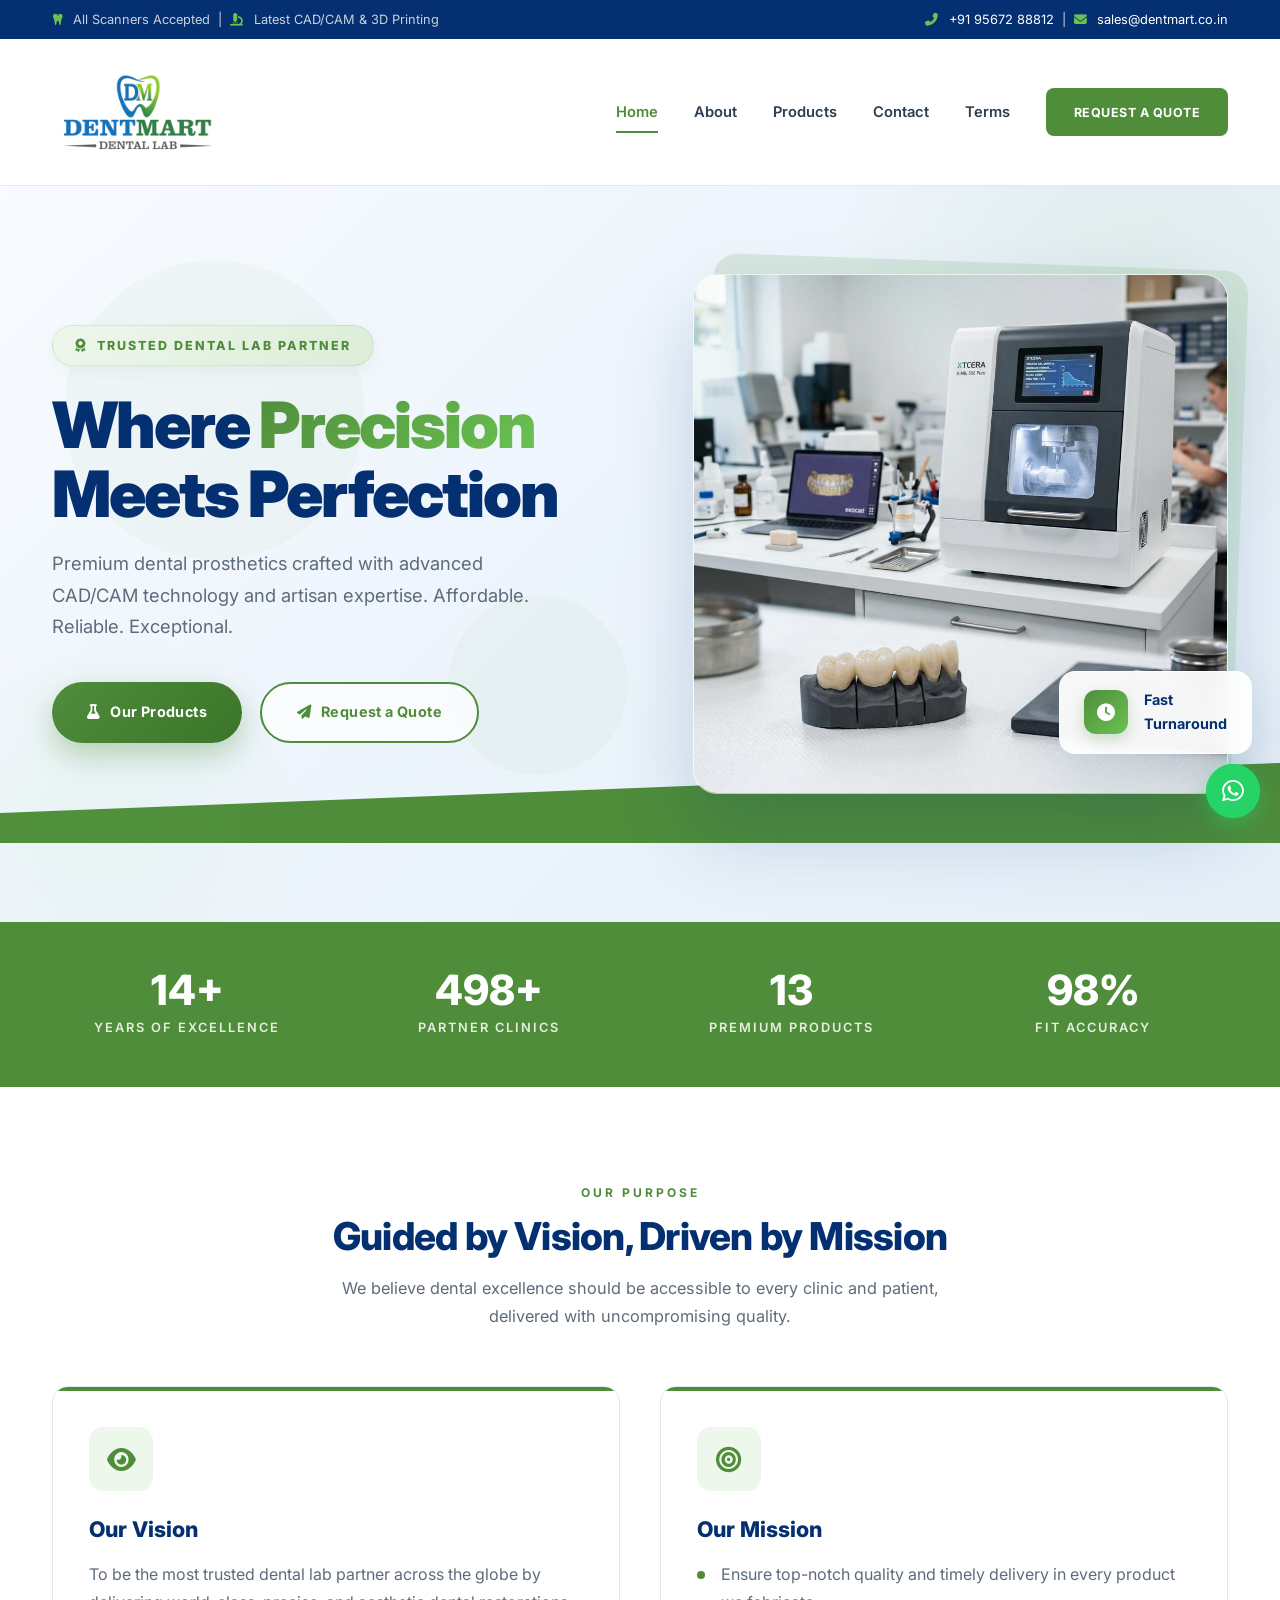
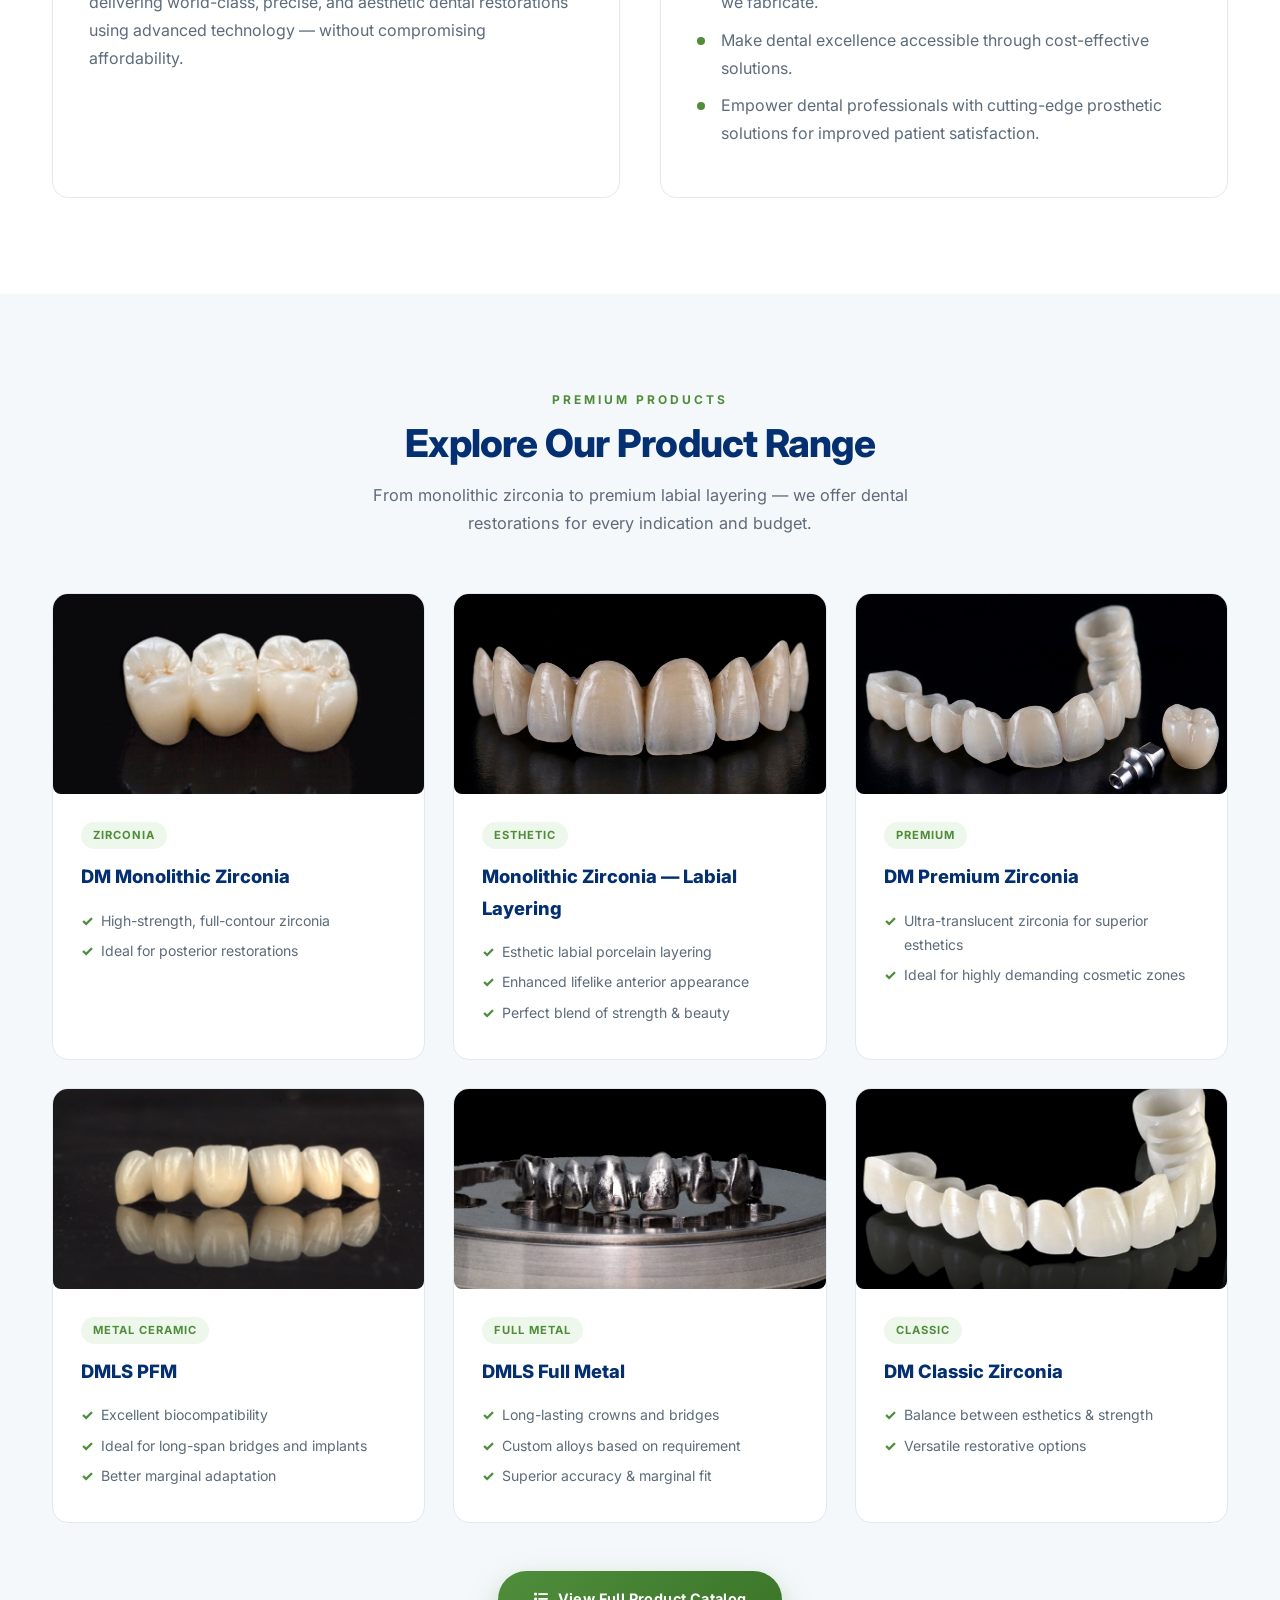
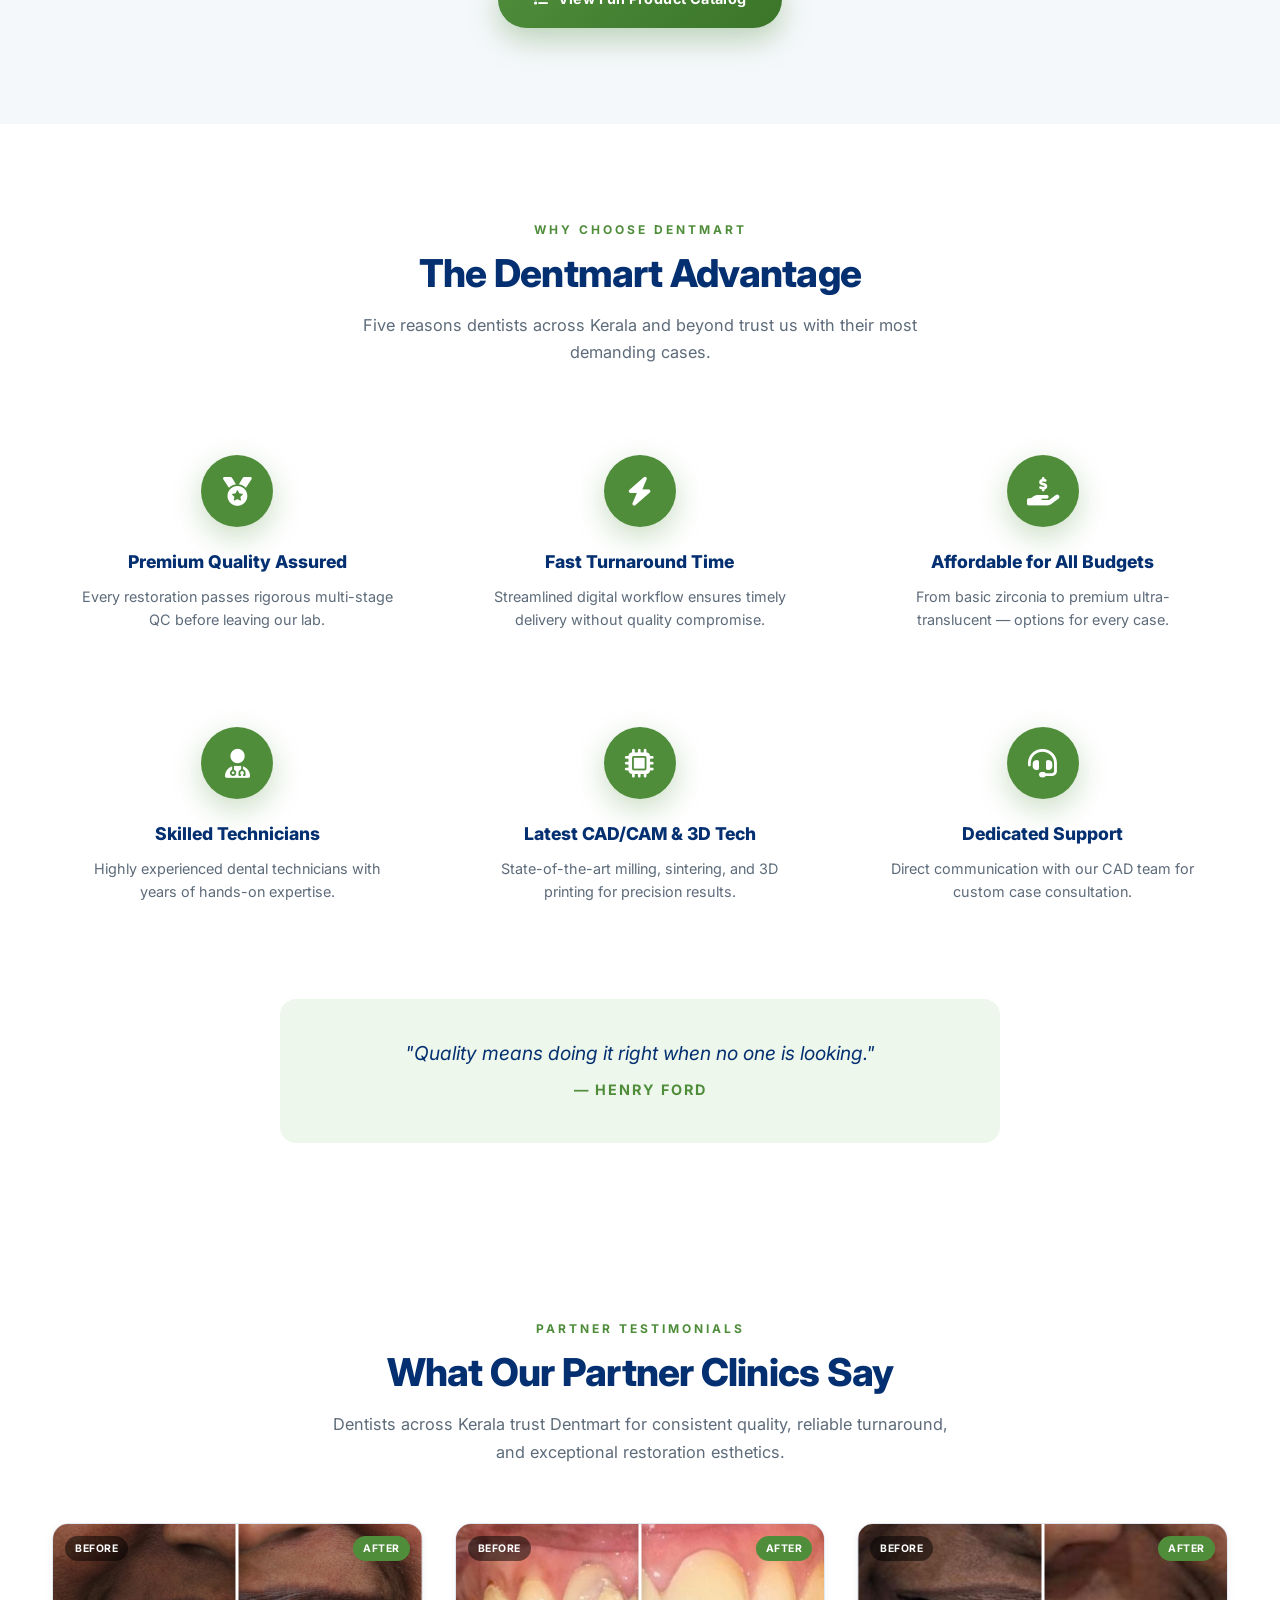
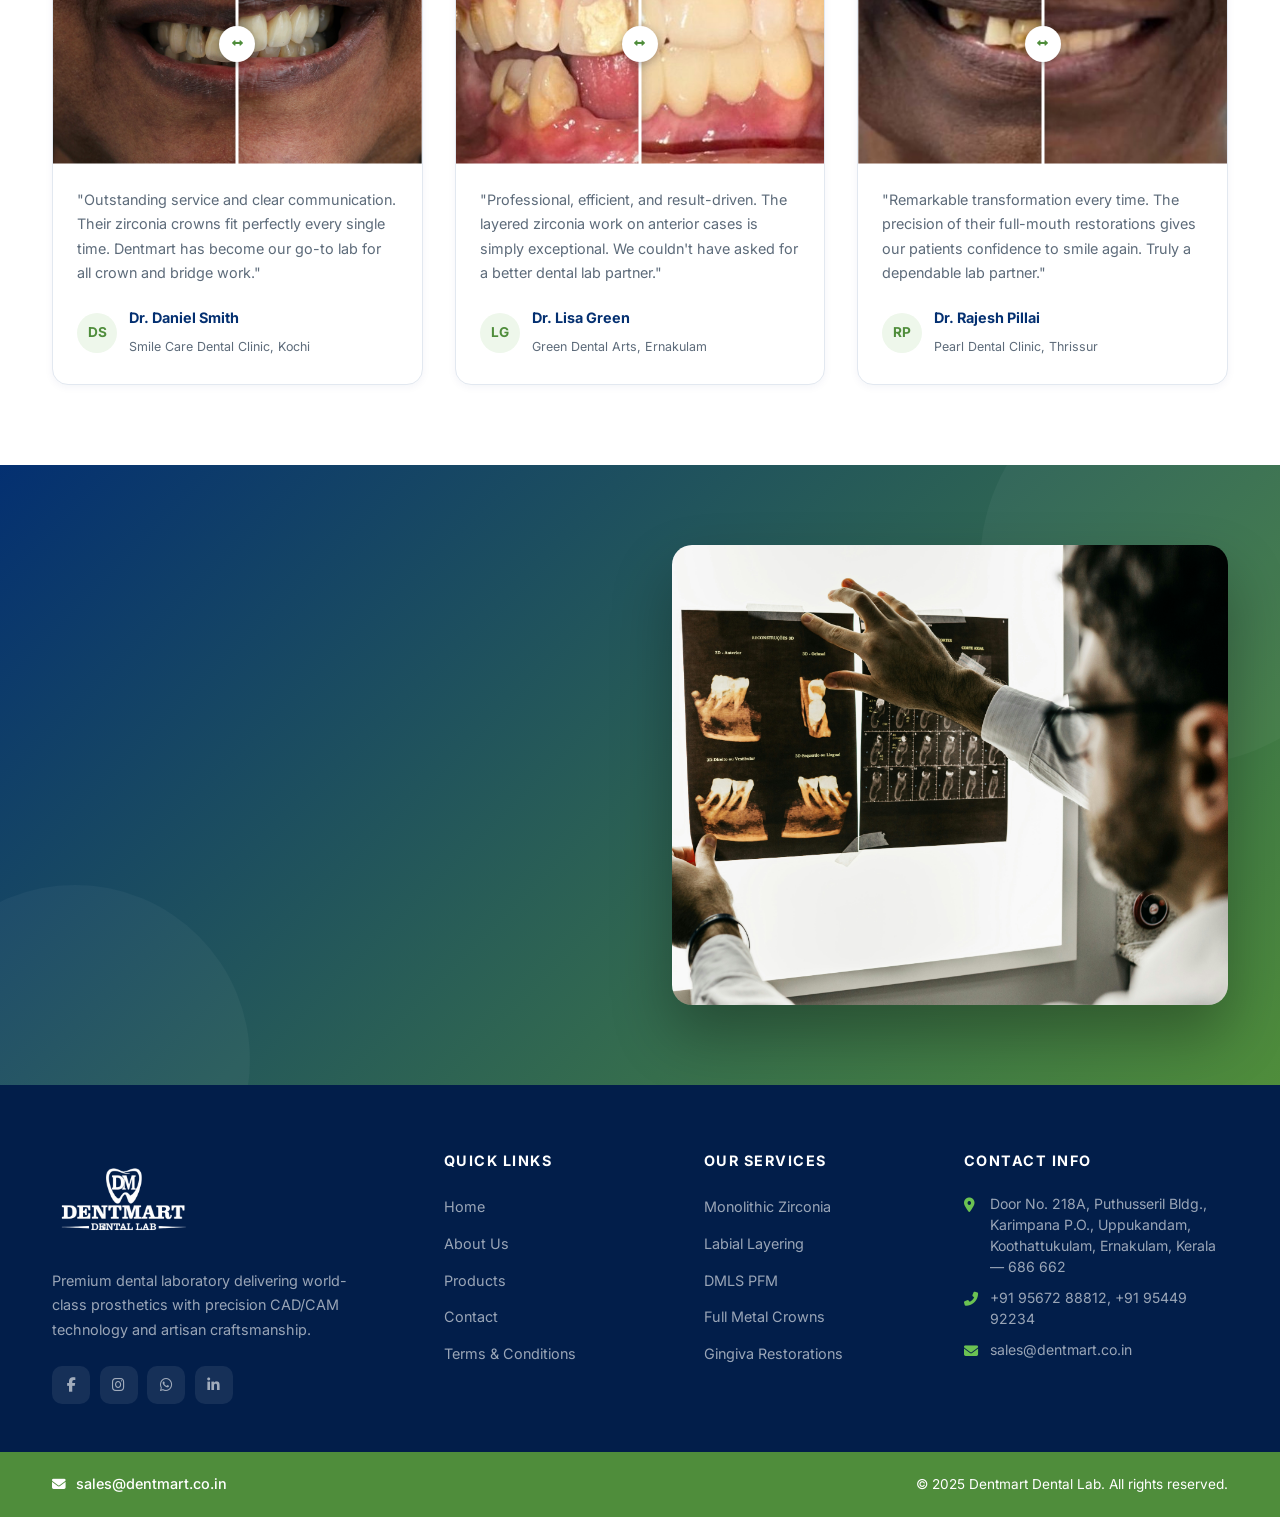
==== commit 34352b94: "feat: clean URLs for GitHub Pages + disable right-click - Restructure pages into subdirectories (abo" ====
--- a/index.html
+++ b/index.html
@@ -7,8 +7,8 @@
 <meta name="description" content="Dentmart Dental Lab — Premium dental prosthetics, zirconia crowns, DMLS PFM, and intraoral scanning. Serving dental practices with precision and affordability.">
 <link href="https://fonts.googleapis.com/css2?family=Inter:wght@300;400;500;600;700;800;900&family=Dancing+Script:wght@500;600;700&display=swap" rel="stylesheet">
 <link rel="stylesheet" href="https://cdnjs.cloudflare.com/ajax/libs/font-awesome/6.5.1/css/all.min.css">
-<link rel="stylesheet" href="assets/style.css">
-<link rel="icon" href="assets/logo.png">
+<link rel="stylesheet" href="/assets/style.css">
+<link rel="icon" href="/assets/logo.png">
 </head>
 <body>
 
@@ -26,14 +26,14 @@
 <!-- Header -->
 <header class="header">
   <div class="container">
-    <a href="index.html"><img src="assets/logo.png" alt="Dentmart Dental Lab" class="logo-img"></a>
+    <a href="/"><img src="/assets/logo.png" alt="Dentmart Dental Lab" class="logo-img"></a>
     <nav class="nav">
-      <a href="index.html" class="active">Home</a>
-      <a href="about.html">About</a>
-      <a href="products.html">Products</a>
-      <a href="contact.html">Contact</a>
-      <a href="terms.html">Terms</a>
-      <a href="contact.html" class="cta">Request a Quote</a>
+      <a href="/" class="active">Home</a>
+      <a href="/about/">About</a>
+      <a href="/products/">Products</a>
+      <a href="/contact/">Contact</a>
+      <a href="/terms/">Terms</a>
+      <a href="/contact/" class="cta">Request a Quote</a>
     </nav>
     <button class="menu-toggle" aria-label="Menu"><i class="fas fa-bars"></i></button>
   </div>
@@ -48,12 +48,12 @@
         <h1>Where <span>Precision</span><br>Meets Perfection</h1>
         <p>Premium dental prosthetics crafted with advanced CAD/CAM technology and artisan expertise. Affordable. Reliable. Exceptional.</p>
         <div class="hero-btns">
-          <a href="products.html" class="btn btn-primary"><i class="fas fa-flask"></i> Our Products</a>
-          <a href="contact.html" class="btn btn-outline"><i class="fas fa-paper-plane"></i> Request a Quote</a>
+          <a href="/products/" class="btn btn-primary"><i class="fas fa-flask"></i> Our Products</a>
+          <a href="/contact/" class="btn btn-outline"><i class="fas fa-paper-plane"></i> Request a Quote</a>
         </div>
       </div>
       <div class="hero-img-wrap reveal-right">
-        <img src="assets/hero.jpg" alt="Dentmart Dental Lab" class="hero-img">
+        <img src="/assets/hero.jpg" alt="Dentmart Dental Lab" class="hero-img">
         <div class="hero-bubble bottom">
           <i class="fas fa-clock"></i>
           <span>Fast<br>Turnaround</span>
@@ -115,7 +115,7 @@
     </div>
     <div class="products-grid">
       <div class="product-card reveal reveal-delay-1">
-        <div class="product-img zoom-wrap"><img src="assets/product-zirconia-mono.jpg" alt="Monolithic Zirconia"></div>
+        <div class="product-img zoom-wrap"><img src="/assets/product-zirconia-mono.jpg" alt="Monolithic Zirconia"></div>
         <div class="product-body">
           <span class="product-tag">Zirconia</span>
           <h3>DM Monolithic Zirconia</h3>
@@ -126,7 +126,7 @@
         </div>
       </div>
       <div class="product-card reveal reveal-delay-2">
-        <div class="product-img zoom-wrap"><img src="assets/product-zirconia-layer.jpg" alt="Labial Layering"></div>
+        <div class="product-img zoom-wrap"><img src="/assets/product-zirconia-layer.jpg" alt="Labial Layering"></div>
         <div class="product-body">
           <span class="product-tag">Esthetic</span>
           <h3>Monolithic Zirconia — Labial Layering</h3>
@@ -138,7 +138,7 @@
         </div>
       </div>
       <div class="product-card reveal reveal-delay-1">
-        <div class="product-img zoom-wrap"><img src="assets/product-zirconia-premium.jpg" alt="DM Premium Zirconia"></div>
+        <div class="product-img zoom-wrap"><img src="/assets/product-zirconia-premium.jpg" alt="DM Premium Zirconia"></div>
         <div class="product-body">
           <span class="product-tag">Premium</span>
           <h3>DM Premium Zirconia</h3>
@@ -149,7 +149,7 @@
         </div>
       </div>
       <div class="product-card reveal reveal-delay-2">
-        <div class="product-img zoom-wrap"><img src="assets/product-pfm.jpg" alt="DMLS PFM"></div>
+        <div class="product-img zoom-wrap"><img src="/assets/product-pfm.jpg" alt="DMLS PFM"></div>
         <div class="product-body">
           <span class="product-tag">Metal Ceramic</span>
           <h3>DMLS PFM</h3>
@@ -161,7 +161,7 @@
         </div>
       </div>
       <div class="product-card reveal reveal-delay-3">
-        <div class="product-img zoom-wrap"><img src="assets/product-metal.jpg" alt="DMLS Full Metal"></div>
+        <div class="product-img zoom-wrap"><img src="/assets/product-metal.jpg" alt="DMLS Full Metal"></div>
         <div class="product-body">
           <span class="product-tag">Full Metal</span>
           <h3>DMLS Full Metal</h3>
@@ -173,7 +173,7 @@
         </div>
       </div>
       <div class="product-card reveal reveal-delay-4">
-        <div class="product-img zoom-wrap"><img src="assets/product-zirconia-classic.jpg" alt="DM Classic Zirconia"></div>
+        <div class="product-img zoom-wrap"><img src="/assets/product-zirconia-classic.jpg" alt="DM Classic Zirconia"></div>
         <div class="product-body">
           <span class="product-tag">Classic</span>
           <h3>DM Classic Zirconia</h3>
@@ -185,7 +185,7 @@
       </div>
     </div>
     <div style="text-align:center;margin-top:3rem">
-      <a href="products.html" class="btn btn-primary"><i class="fas fa-list"></i> View Full Product Catalog</a>
+      <a href="/products/" class="btn btn-primary"><i class="fas fa-list"></i> View Full Product Catalog</a>
     </div>
   </div>
 </section>
@@ -225,11 +225,11 @@
       <div class="testimonial-card reveal reveal-delay-1">
         <div class="ba-slider" data-slider="1">
           <div class="ba-before-layer">
-            <img src="assets/testimonial-before1.jpg" alt="Before">
+            <img src="/assets/testimonial-before1.jpg" alt="Before">
             <span class="ba-label before">Before</span>
           </div>
           <div class="ba-after-layer">
-            <img src="assets/testimonial-after1.jpg" alt="After">
+            <img src="/assets/testimonial-after1.jpg" alt="After">
             <span class="ba-label after">After</span>
           </div>
           <div class="ba-handle"></div>
@@ -248,11 +248,11 @@
       <div class="testimonial-card reveal reveal-delay-2">
         <div class="ba-slider" data-slider="2">
           <div class="ba-before-layer">
-            <img src="assets/testimonial-before2.jpg" alt="Before">
+            <img src="/assets/testimonial-before2.jpg" alt="Before">
             <span class="ba-label before">Before</span>
           </div>
           <div class="ba-after-layer">
-            <img src="assets/testimonial-after2.jpg" alt="After">
+            <img src="/assets/testimonial-after2.jpg" alt="After">
             <span class="ba-label after">After</span>
           </div>
           <div class="ba-handle"></div>
@@ -271,11 +271,11 @@
       <div class="testimonial-card reveal reveal-delay-3">
         <div class="ba-slider" data-slider="3">
           <div class="ba-before-layer">
-            <img src="assets/testimonial-before3.jpg" alt="Before">
+            <img src="/assets/testimonial-before3.jpg" alt="Before">
             <span class="ba-label before">Before</span>
           </div>
           <div class="ba-after-layer">
-            <img src="assets/testimonial-after3.jpg" alt="After">
+            <img src="/assets/testimonial-after3.jpg" alt="After">
             <span class="ba-label after">After</span>
           </div>
           <div class="ba-handle"></div>
@@ -306,10 +306,10 @@
         <span><i class="fas fa-phone-alt"></i> For more information: <strong style="color:#fff">+91 95672 88817</strong></span>
         <span><i class="fas fa-envelope"></i> <a href="mailto:sales@dentmart.co.in" style="color:#fff">sales@dentmart.co.in</a></span>
       </div>
-      <a href="contact.html" class="btn btn-light"><i class="fas fa-paper-plane"></i> Submit a Digital Case</a>
+      <a href="/contact/" class="btn btn-light"><i class="fas fa-paper-plane"></i> Submit a Digital Case</a>
     </div>
     <div class="reveal-right">
-      <img src="assets/scanner.jpg" alt="Intraoral Scanning" class="scanner-img">
+      <img src="/assets/scanner.jpg" alt="Intraoral Scanning" class="scanner-img">
     </div>
   </div>
 </section>
@@ -319,7 +319,7 @@
   <div class="container">
     <div class="footer-grid">
       <div class="footer-brand">
-        <img src="assets/logo.png" alt="Dentmart" class="logo-img">
+        <img src="/assets/logo.png" alt="Dentmart" class="logo-img">
         <p>Premium dental laboratory delivering world-class prosthetics with precision CAD/CAM technology and artisan craftsmanship.</p>
         <div class="footer-social">
           <a href="#" aria-label="Facebook"><i class="fab fa-facebook-f"></i></a>
@@ -331,21 +331,21 @@
       <div>
         <h4>Quick Links</h4>
         <ul>
-          <li><a href="index.html">Home</a></li>
-          <li><a href="about.html">About Us</a></li>
-          <li><a href="products.html">Products</a></li>
-          <li><a href="contact.html">Contact</a></li>
-          <li><a href="terms.html">Terms &amp; Conditions</a></li>
+          <li><a href="/">Home</a></li>
+          <li><a href="/about/">About Us</a></li>
+          <li><a href="/products/">Products</a></li>
+          <li><a href="/contact/">Contact</a></li>
+          <li><a href="/terms/">Terms &amp; Conditions</a></li>
         </ul>
       </div>
       <div>
         <h4>Our Services</h4>
         <ul>
-          <li><a href="products.html">Monolithic Zirconia</a></li>
-          <li><a href="products.html">Labial Layering</a></li>
-          <li><a href="products.html">DMLS PFM</a></li>
-          <li><a href="products.html">Full Metal Crowns</a></li>
-          <li><a href="products.html">Gingiva Restorations</a></li>
+          <li><a href="/products/">Monolithic Zirconia</a></li>
+          <li><a href="/products/">Labial Layering</a></li>
+          <li><a href="/products/">DMLS PFM</a></li>
+          <li><a href="/products/">Full Metal Crowns</a></li>
+          <li><a href="/products/">Gingiva Restorations</a></li>
         </ul>
       </div>
       <div>
@@ -366,6 +366,9 @@
   </div>
 </footer>
 
-<script src="assets/main.js"></script>
+<script>
+  document.addEventListener('contextmenu', function(e) { e.preventDefault(); return false; });
+</script>
+<script src="/assets/main.js"></script>
 </body>
 </html>
--- a/assets/style.css
+++ b/assets/style.css
@@ -304,6 +304,15 @@
 .back-to-top.visible{opacity:1;visibility:visible;transform:translateY(0)}
 .back-to-top:hover{background:var(--blue-dark);transform:translateY(-3px)}
 
+/* ===== WHATSAPP FLOATING WIDGET ===== */
+.whatsapp-float{position:fixed;bottom:82px;right:20px;z-index:999;display:flex;align-items:center;gap:0;flex-direction:row-reverse}
+.whatsapp-btn{width:54px;height:54px;background:#25d366;border-radius:50%;display:flex;align-items:center;justify-content:center;font-size:1.55rem;color:#fff;box-shadow:0 6px 20px rgba(37,211,102,.45);cursor:pointer;text-decoration:none;transition:transform .3s ease,box-shadow .3s ease;position:relative;flex-shrink:0}
+.whatsapp-btn:hover{transform:scale(1.12);box-shadow:0 10px 28px rgba(37,211,102,.55);color:#fff}
+.whatsapp-btn::before{content:'';position:absolute;inset:0;border-radius:50%;background:#25d366;animation:wa-pulse 2.2s ease-out infinite;z-index:-1}
+@keyframes wa-pulse{0%{transform:scale(1);opacity:.7}70%{transform:scale(1.75);opacity:0}100%{transform:scale(1.75);opacity:0}}
+.whatsapp-tooltip{background:#1a1a2e;color:#fff;font-size:.78rem;font-weight:600;padding:.45rem .9rem;border-radius:20px;white-space:nowrap;box-shadow:0 4px 14px rgba(0,0,0,.2);opacity:0;transform:translateX(8px);transition:all .25s ease;pointer-events:none;margin-right:.65rem}
+.whatsapp-float:hover .whatsapp-tooltip{opacity:1;transform:translateX(0)}
+
 /* ===== IMAGE HOVER ZOOM ===== */
 .zoom-wrap{overflow:hidden;border-radius:var(--radius)}
 .zoom-wrap img{transition:transform .5s ease}
@@ -330,4 +339,7 @@
   .footer-bar .container{flex-direction:column;text-align:center}
   .container{padding:0 1.25rem}
   .back-to-top{bottom:16px;right:16px;width:40px;height:40px}
+  .whatsapp-float{bottom:68px;right:14px}
+  .whatsapp-btn{width:48px;height:48px;font-size:1.35rem}
+  .whatsapp-tooltip{display:none}
 }
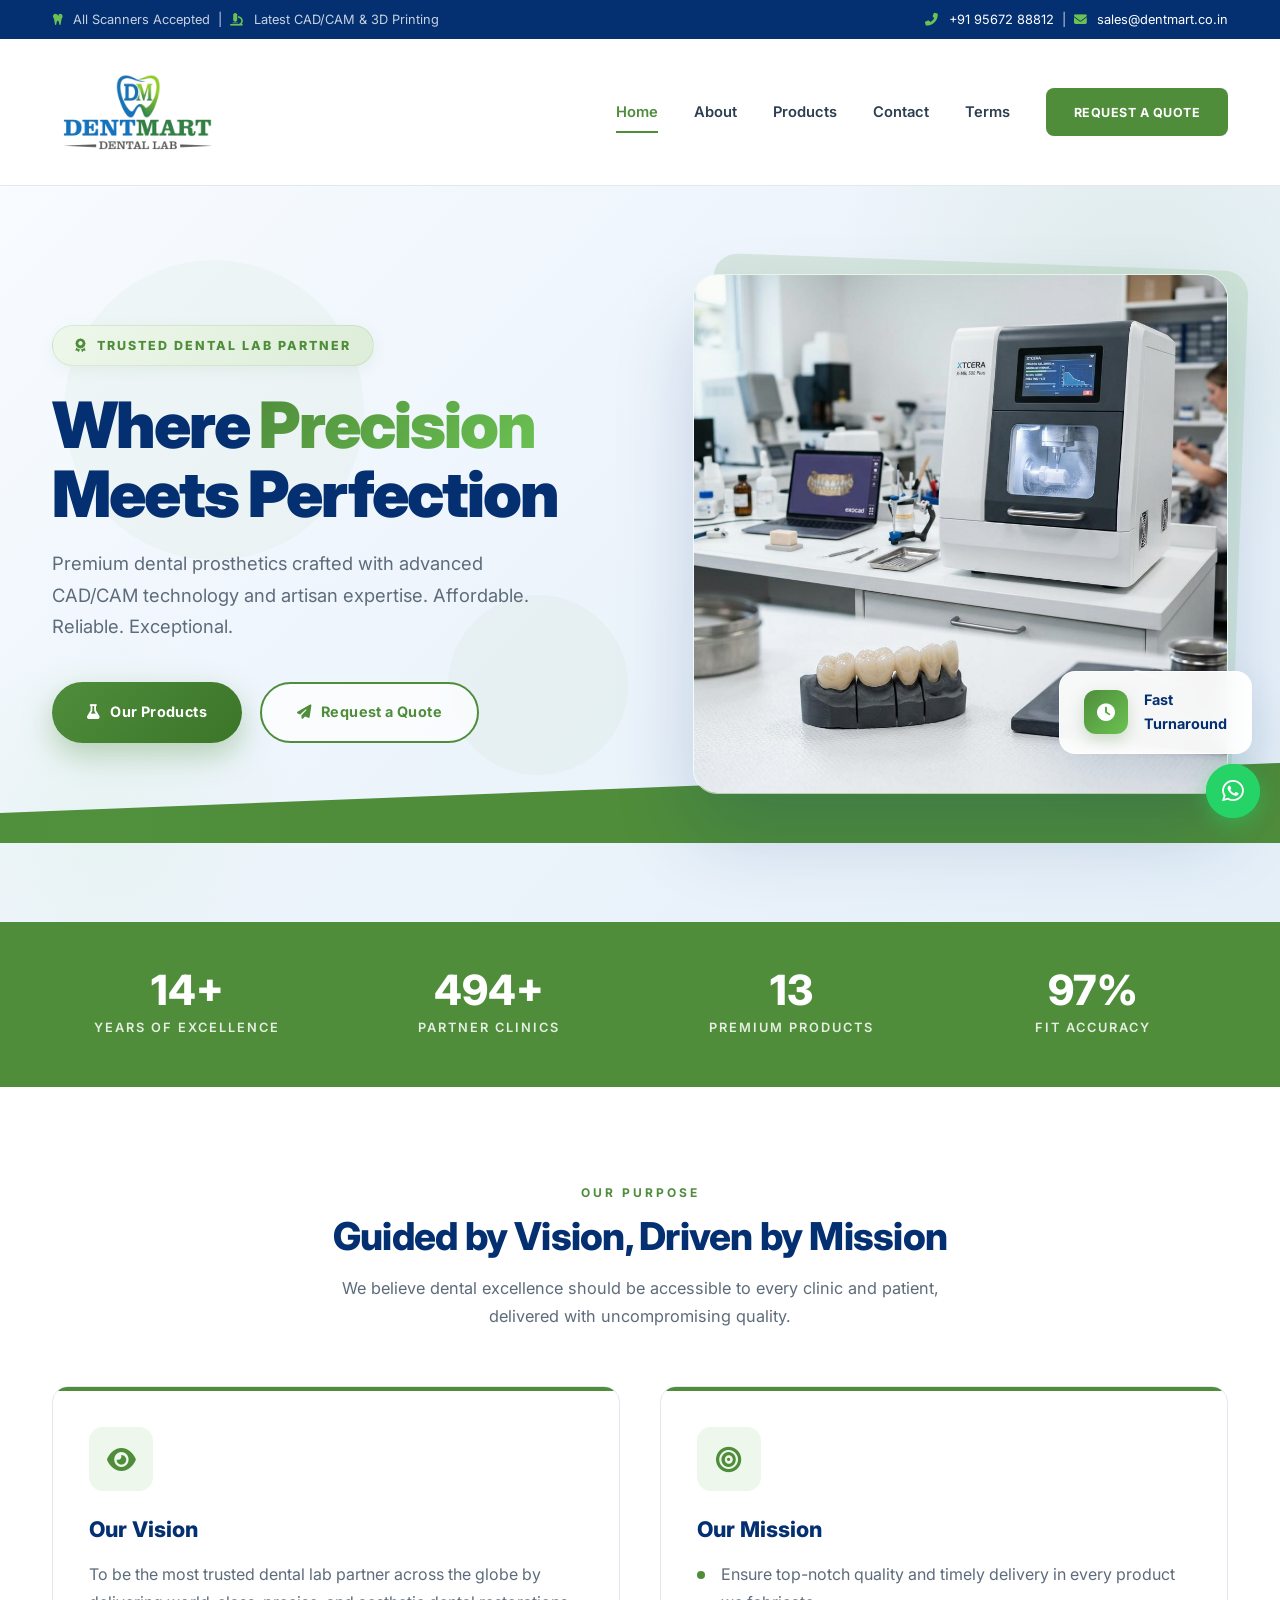
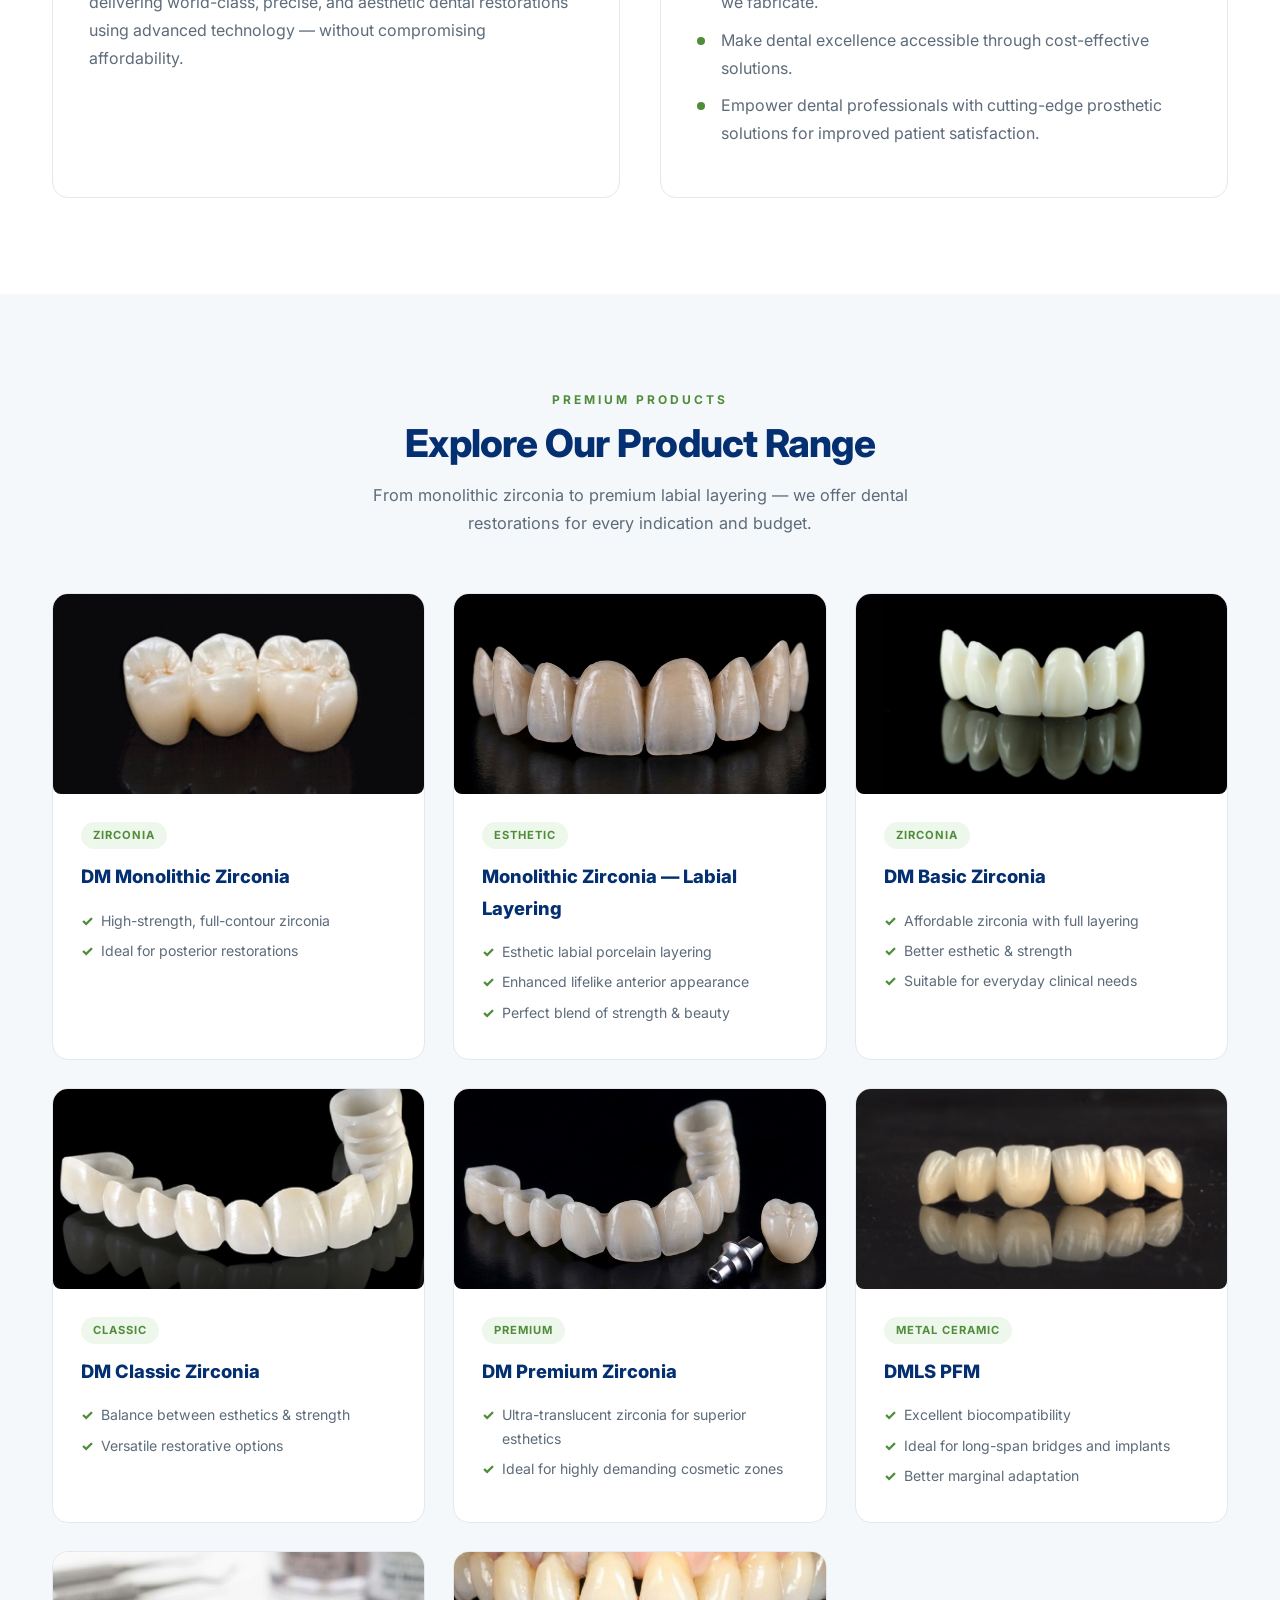
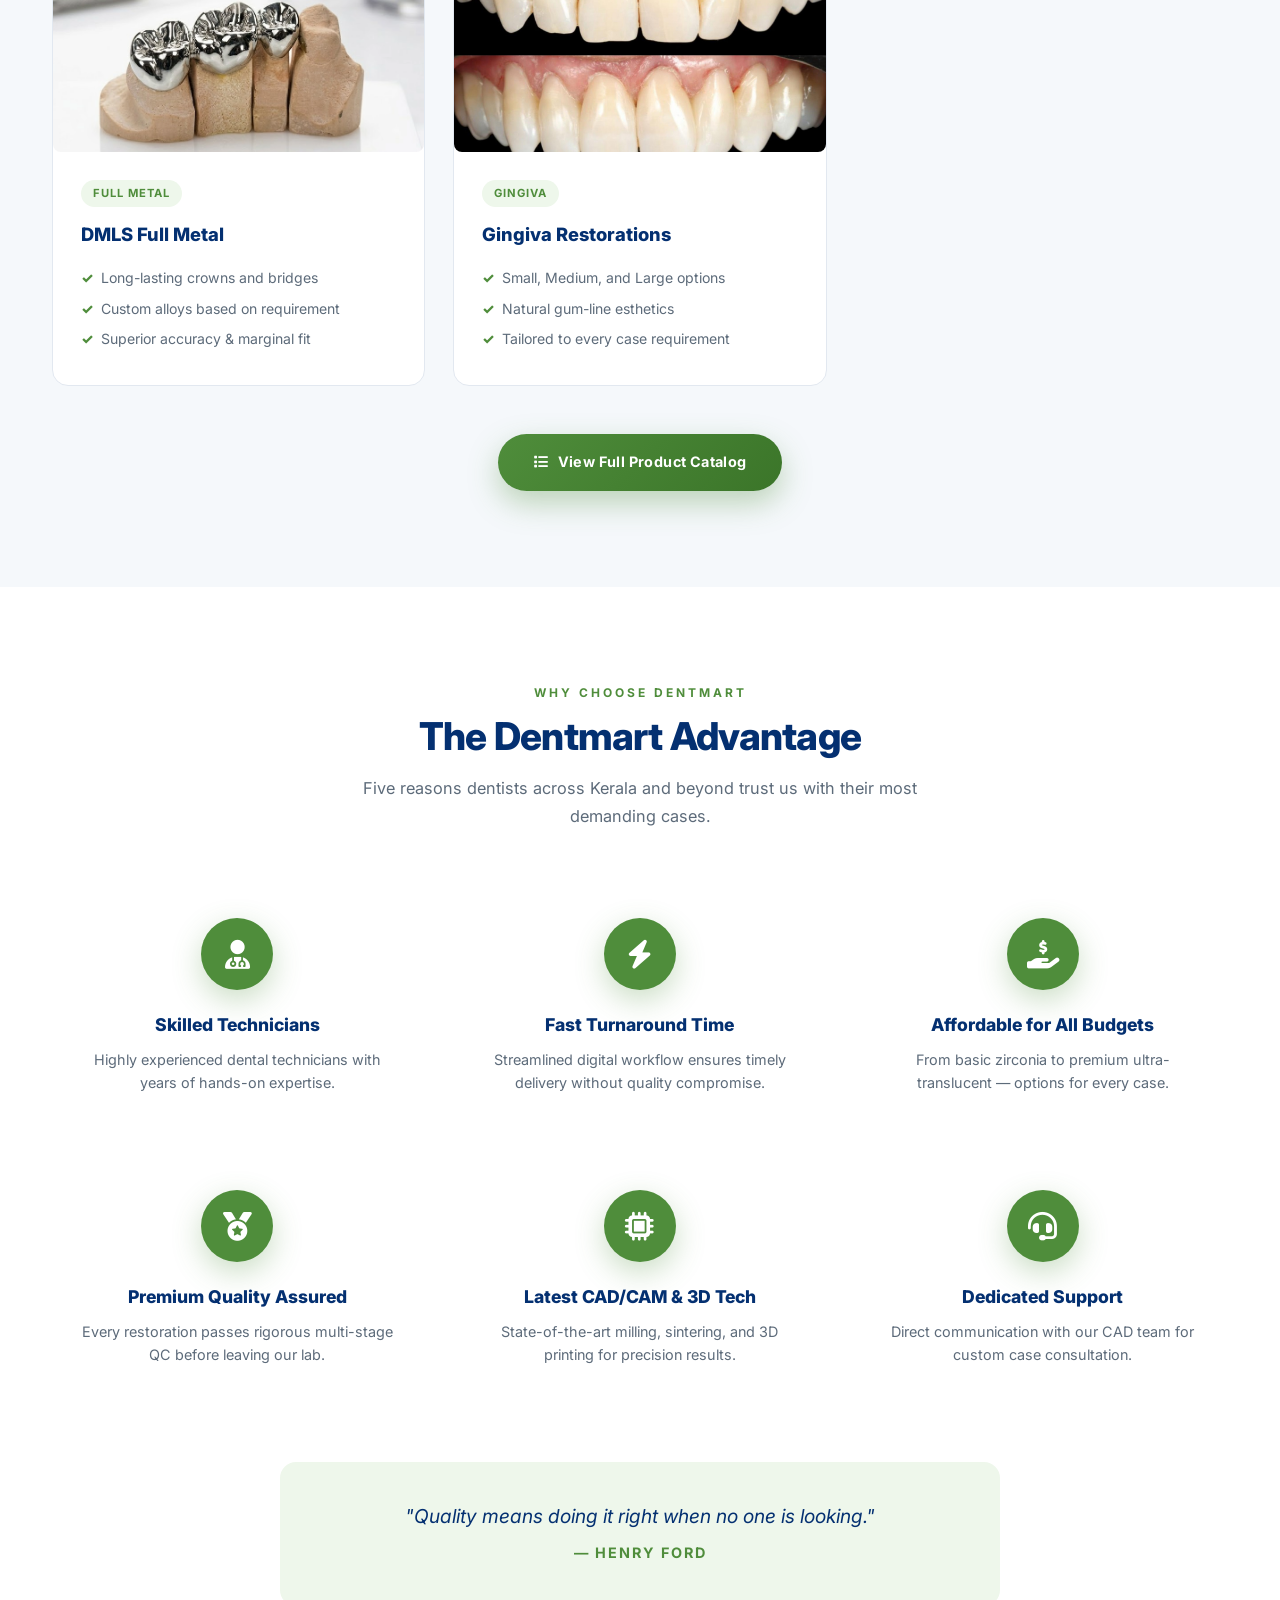
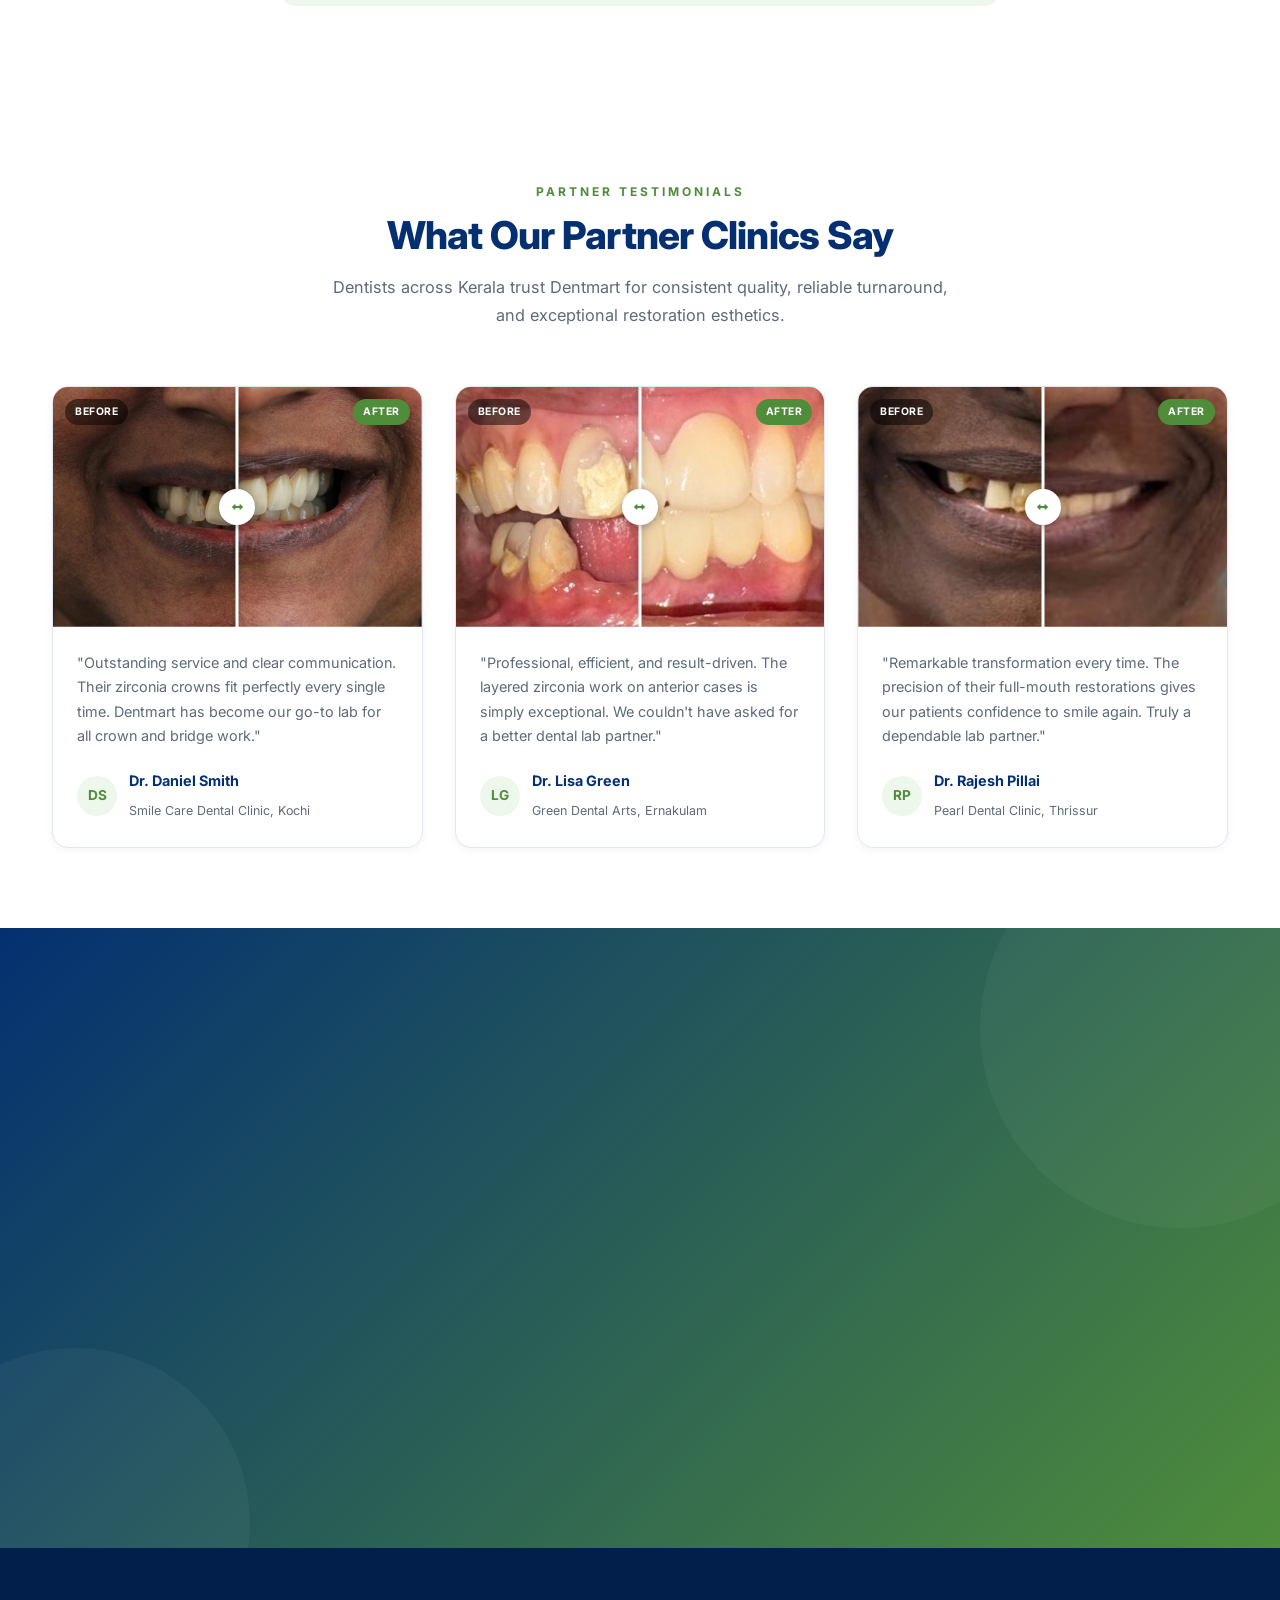
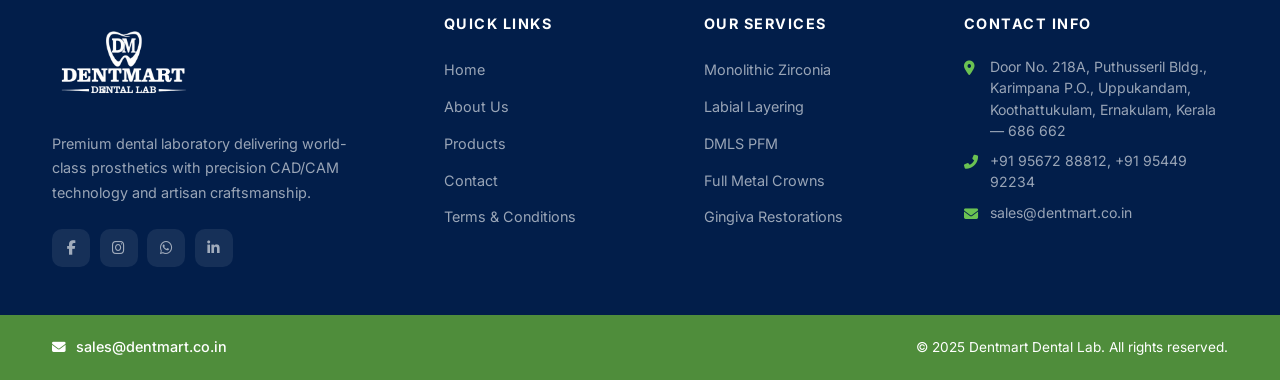
==== commit 3101b7a7: "chore: align card order and add missing products" ====
--- a/index.html
+++ b/index.html
@@ -137,7 +137,30 @@
           </ul>
         </div>
       </div>
-      <div class="product-card reveal reveal-delay-1">
+      <div class="product-card reveal reveal-delay-3">
+        <div class="product-img zoom-wrap"><img src="/assets/product-zirconia-basic.jpg" alt="DM Basic Zirconia"></div>
+        <div class="product-body">
+          <span class="product-tag">Zirconia</span>
+          <h3>DM Basic Zirconia</h3>
+          <ul>
+            <li>Affordable zirconia with full layering</li>
+            <li>Better esthetic &amp; strength</li>
+            <li>Suitable for everyday clinical needs</li>
+          </ul>
+        </div>
+      </div>
+      <div class="product-card reveal reveal-delay-4">
+        <div class="product-img zoom-wrap"><img src="/assets/product-zirconia-classic.jpg" alt="DM Classic Zirconia"></div>
+        <div class="product-body">
+          <span class="product-tag">Classic</span>
+          <h3>DM Classic Zirconia</h3>
+          <ul>
+            <li>Balance between esthetics &amp; strength</li>
+            <li>Versatile restorative options</li>
+          </ul>
+        </div>
+      </div>
+      <div class="product-card reveal reveal-delay-2">
         <div class="product-img zoom-wrap"><img src="/assets/product-zirconia-premium.jpg" alt="DM Premium Zirconia"></div>
         <div class="product-body">
           <span class="product-tag">Premium</span>
@@ -148,7 +171,7 @@
           </ul>
         </div>
       </div>
-      <div class="product-card reveal reveal-delay-2">
+      <div class="product-card reveal reveal-delay-3">
         <div class="product-img zoom-wrap"><img src="/assets/product-pfm.jpg" alt="DMLS PFM"></div>
         <div class="product-body">
           <span class="product-tag">Metal Ceramic</span>
@@ -160,7 +183,7 @@
           </ul>
         </div>
       </div>
-      <div class="product-card reveal reveal-delay-3">
+      <div class="product-card reveal reveal-delay-4">
         <div class="product-img zoom-wrap"><img src="/assets/product-metal.jpg" alt="DMLS Full Metal"></div>
         <div class="product-body">
           <span class="product-tag">Full Metal</span>
@@ -172,14 +195,15 @@
           </ul>
         </div>
       </div>
-      <div class="product-card reveal reveal-delay-4">
-        <div class="product-img zoom-wrap"><img src="/assets/product-zirconia-classic.jpg" alt="DM Classic Zirconia"></div>
-        <div class="product-body">
-          <span class="product-tag">Classic</span>
-          <h3>DM Classic Zirconia</h3>
-          <ul>
-            <li>Balance between esthetics &amp; strength</li>
-            <li>Versatile restorative options</li>
+      <div class="product-card reveal reveal-delay-1">
+        <div class="product-img zoom-wrap"><img src="/assets/product-gingiva.jpg" alt="Gingiva Restorations"></div>
+        <div class="product-body">
+          <span class="product-tag">Gingiva</span>
+          <h3>Gingiva Restorations</h3>
+          <ul>
+            <li>Small, Medium, and Large options</li>
+            <li>Natural gum-line esthetics</li>
+            <li>Tailored to every case requirement</li>
           </ul>
         </div>
       </div>
@@ -199,10 +223,10 @@
       <p>Five reasons dentists across Kerala and beyond trust us with their most demanding cases.</p>
     </div>
     <div class="why-grid">
-      <div class="why-card reveal reveal-delay-1"><div class="why-icon"><i class="fas fa-medal"></i></div><h3>Premium Quality Assured</h3><p>Every restoration passes rigorous multi-stage QC before leaving our lab.</p></div>
+      <div class="why-card reveal reveal-delay-1"><div class="why-icon"><i class="fas fa-user-md"></i></div><h3>Skilled Technicians</h3><p>Highly experienced dental technicians with years of hands-on expertise.</p></div>
       <div class="why-card reveal reveal-delay-2"><div class="why-icon"><i class="fas fa-bolt"></i></div><h3>Fast Turnaround Time</h3><p>Streamlined digital workflow ensures timely delivery without quality compromise.</p></div>
       <div class="why-card reveal reveal-delay-3"><div class="why-icon"><i class="fas fa-hand-holding-usd"></i></div><h3>Affordable for All Budgets</h3><p>From basic zirconia to premium ultra-translucent — options for every case.</p></div>
-      <div class="why-card reveal reveal-delay-4"><div class="why-icon"><i class="fas fa-user-md"></i></div><h3>Skilled Technicians</h3><p>Highly experienced dental technicians with years of hands-on expertise.</p></div>
+      <div class="why-card reveal reveal-delay-4"><div class="why-icon"><i class="fas fa-medal"></i></div><h3>Premium Quality Assured</h3><p>Every restoration passes rigorous multi-stage QC before leaving our lab.</p></div>
       <div class="why-card reveal reveal-delay-5"><div class="why-icon"><i class="fas fa-microchip"></i></div><h3>Latest CAD/CAM &amp; 3D Tech</h3><p>State-of-the-art milling, sintering, and 3D printing for precision results.</p></div>
       <div class="why-card reveal reveal-delay-1"><div class="why-icon"><i class="fas fa-headset"></i></div><h3>Dedicated Support</h3><p>Direct communication with our CAD team for custom case consultation.</p></div>
     </div>
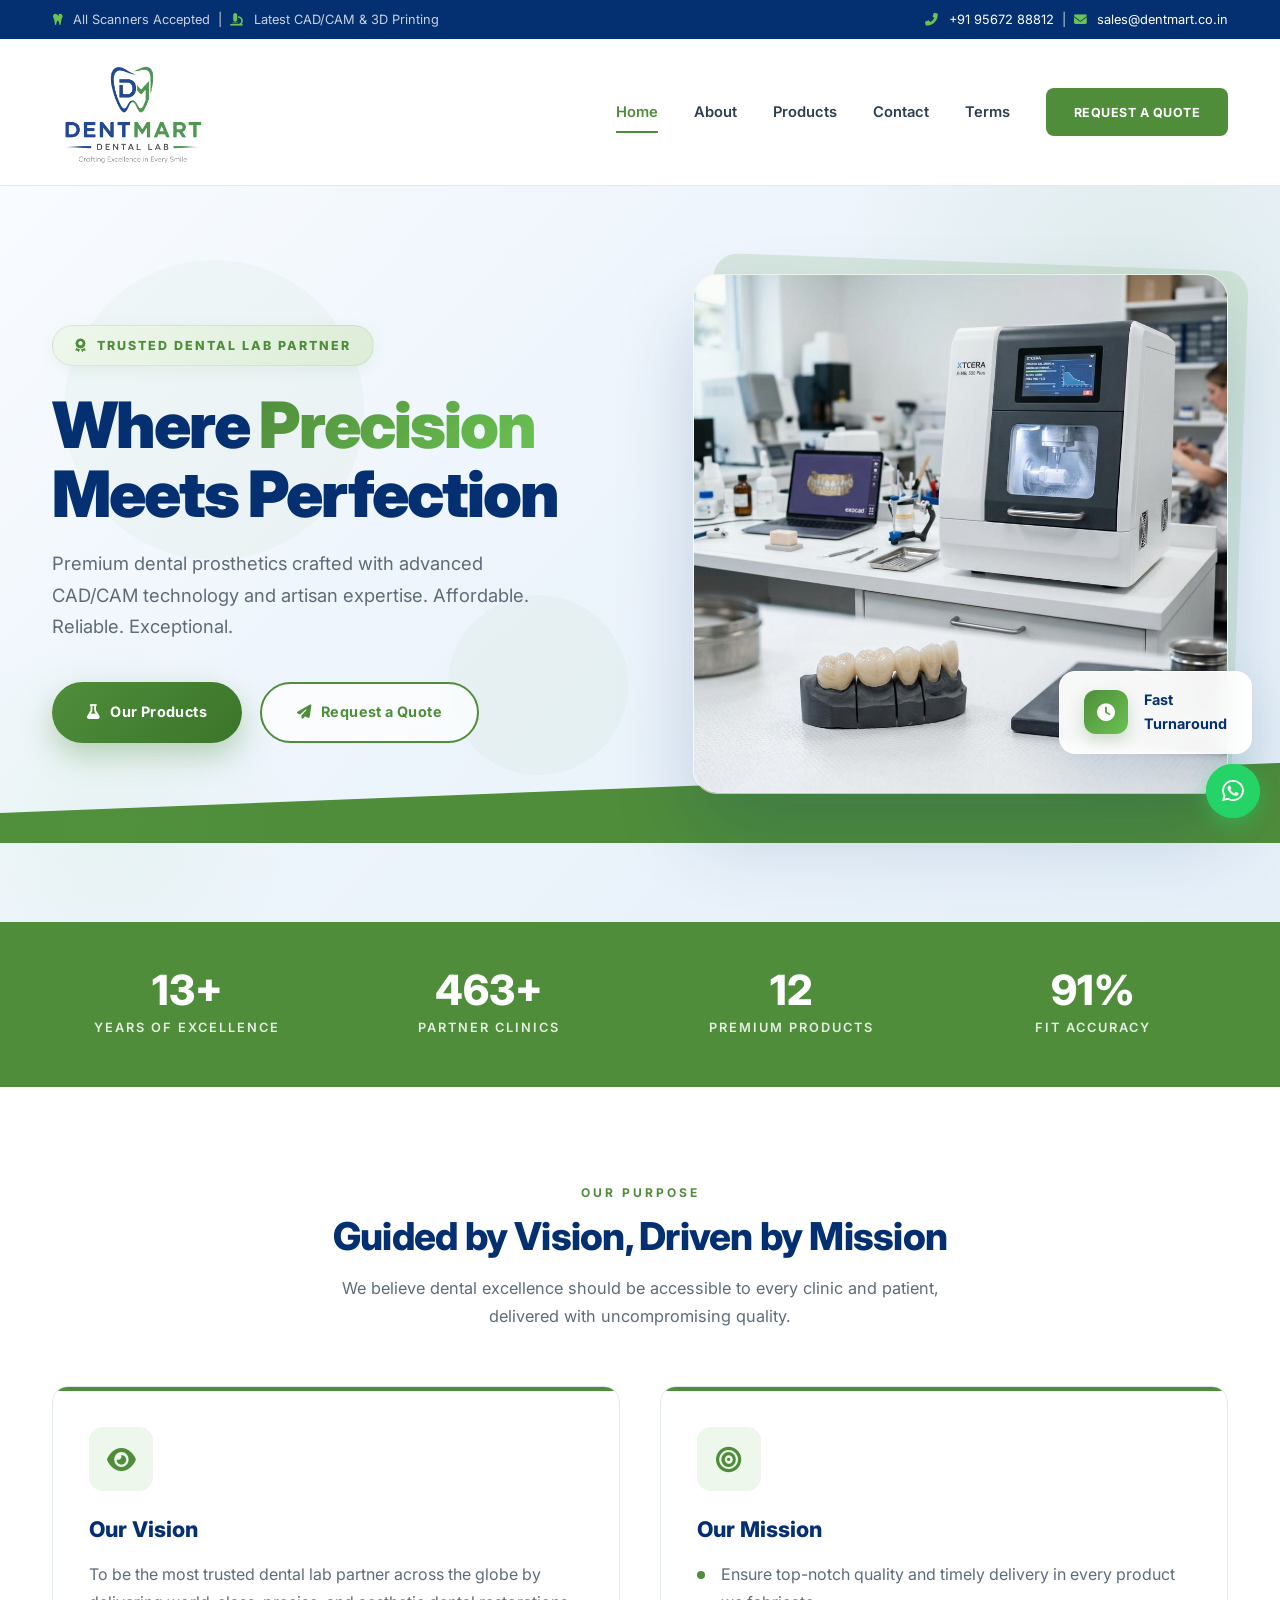
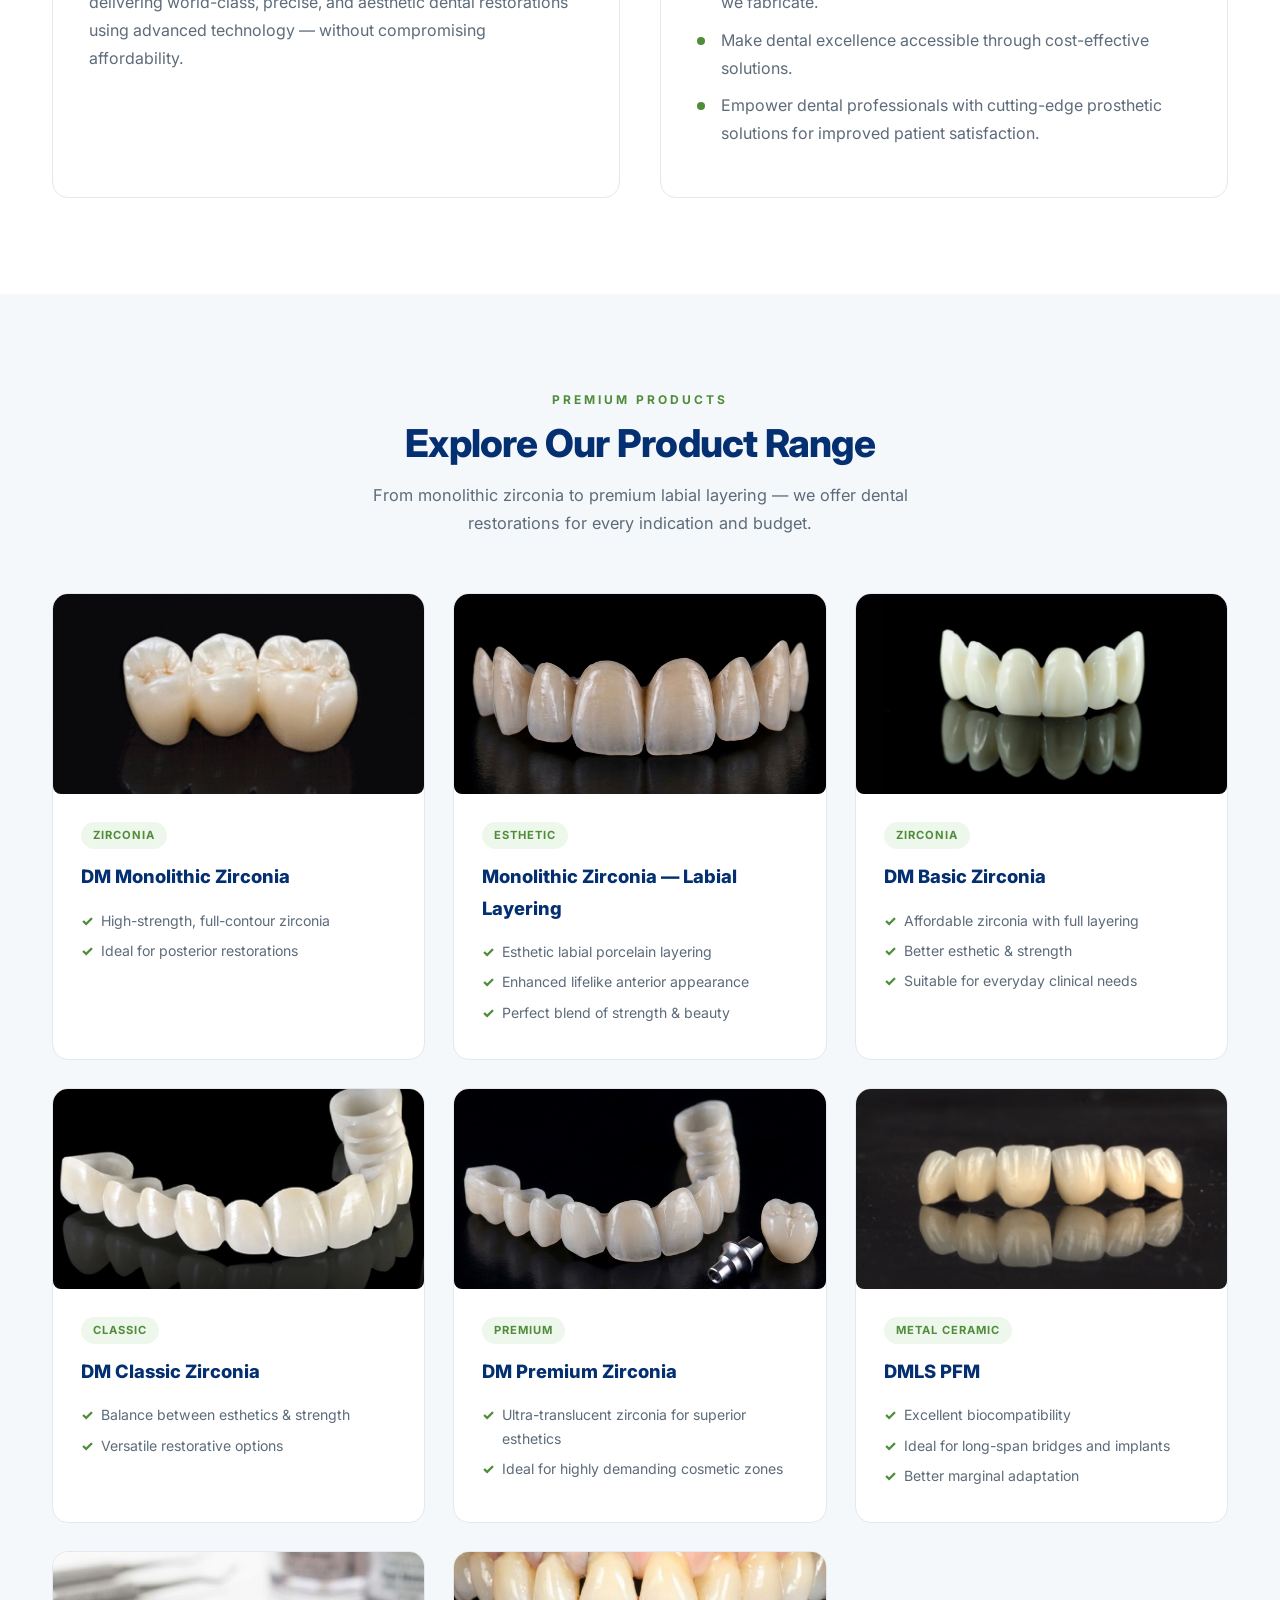
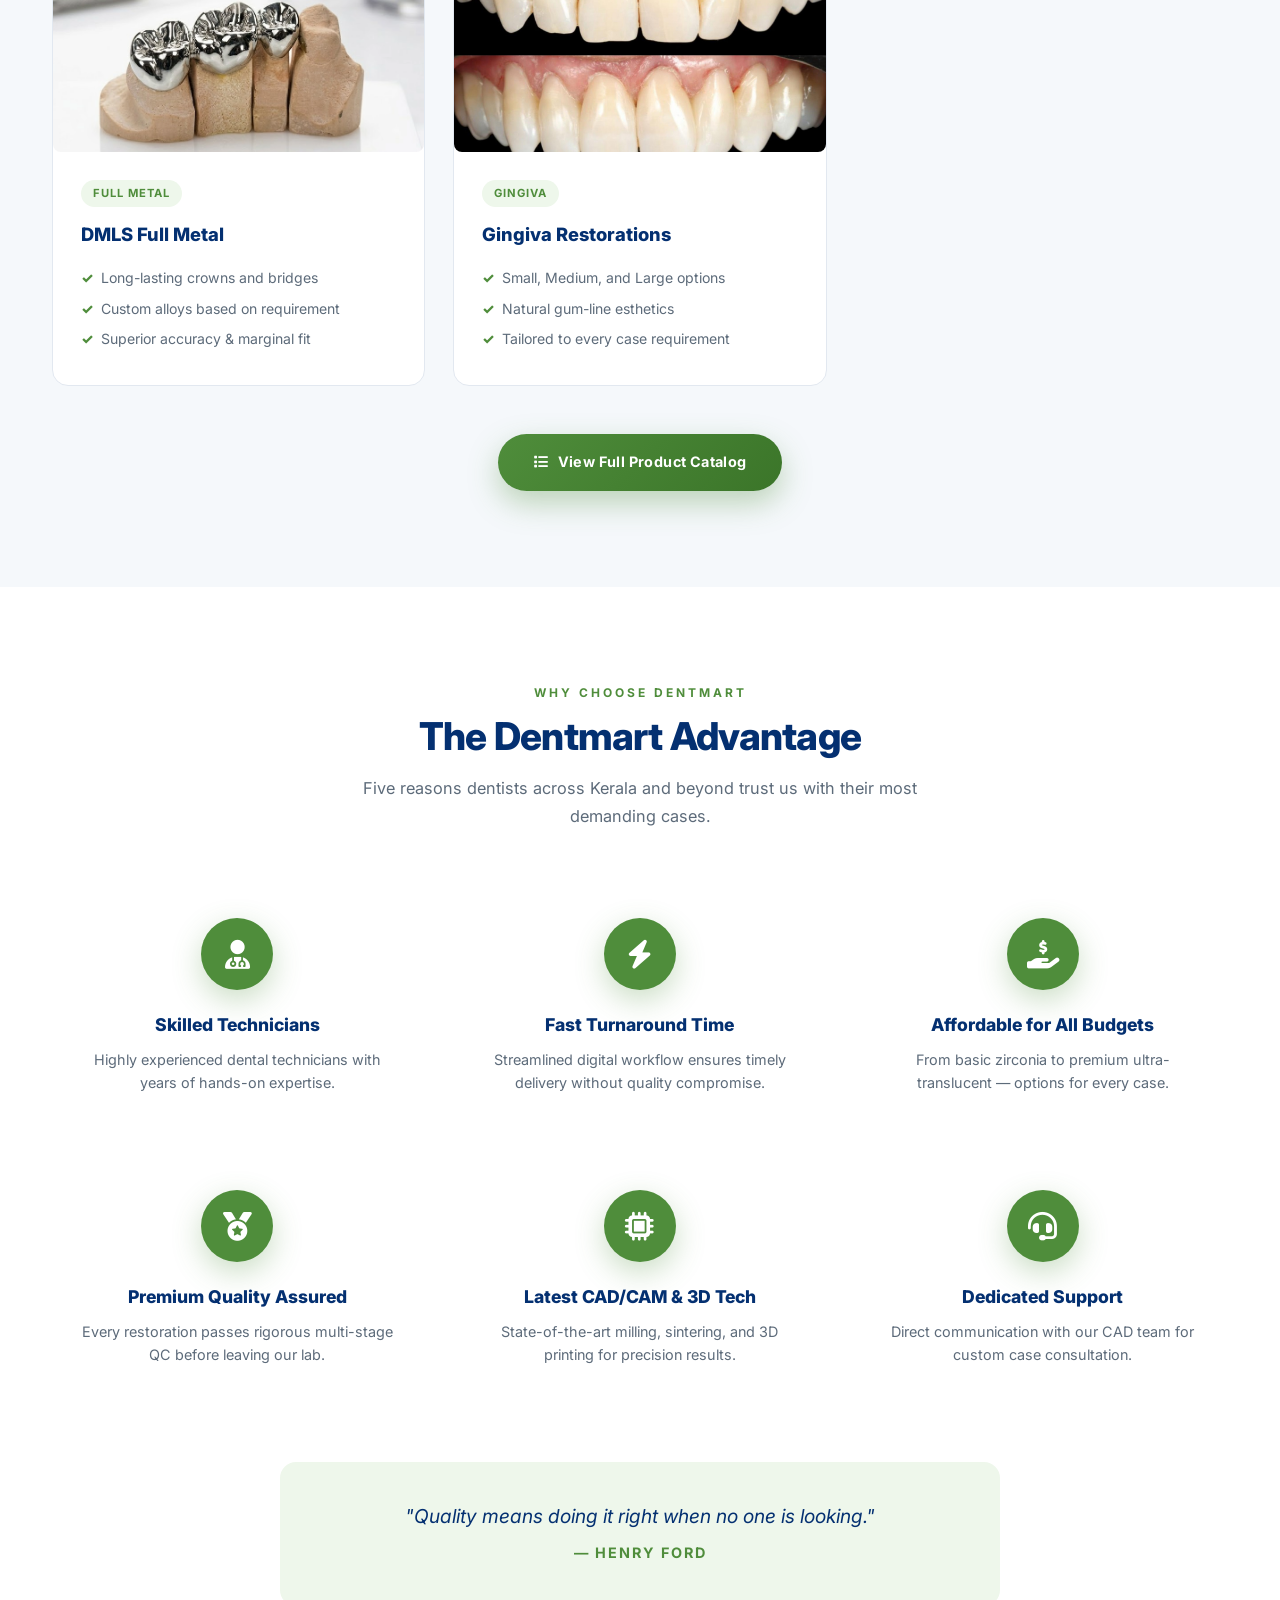
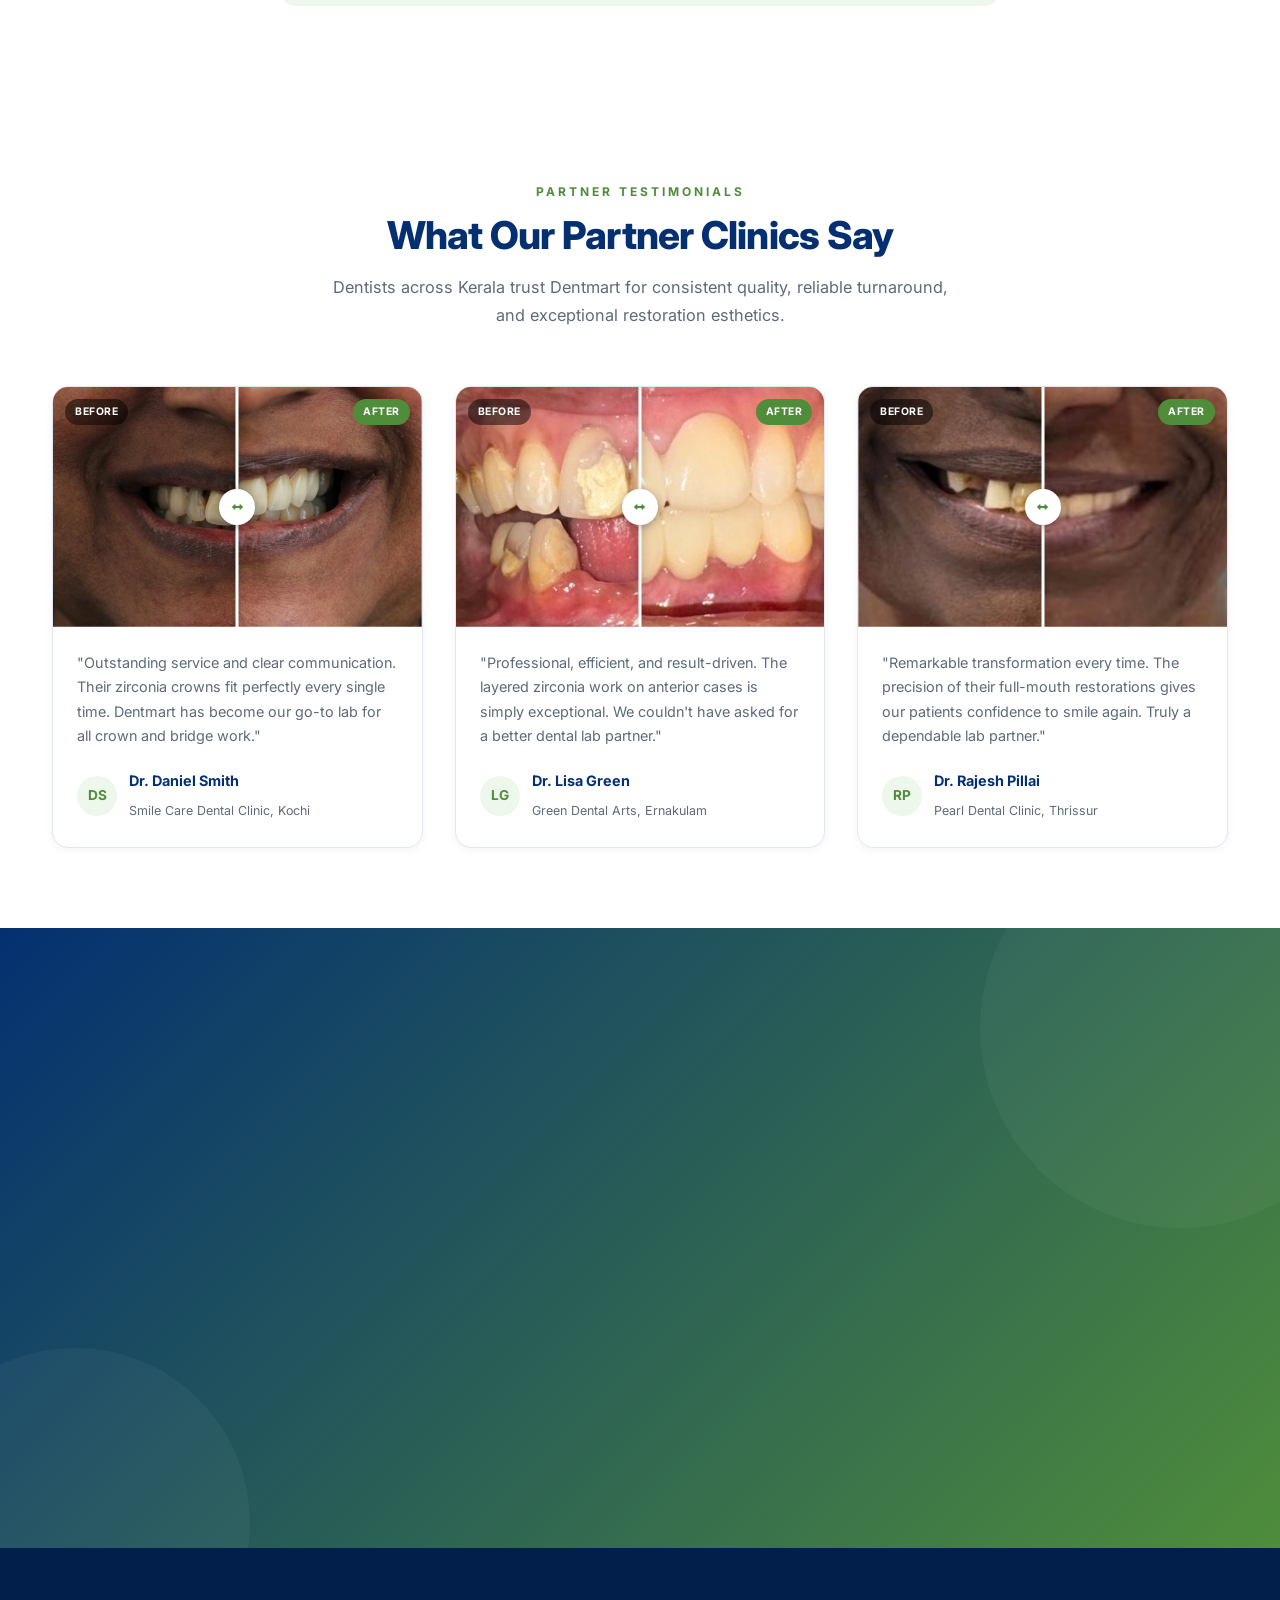
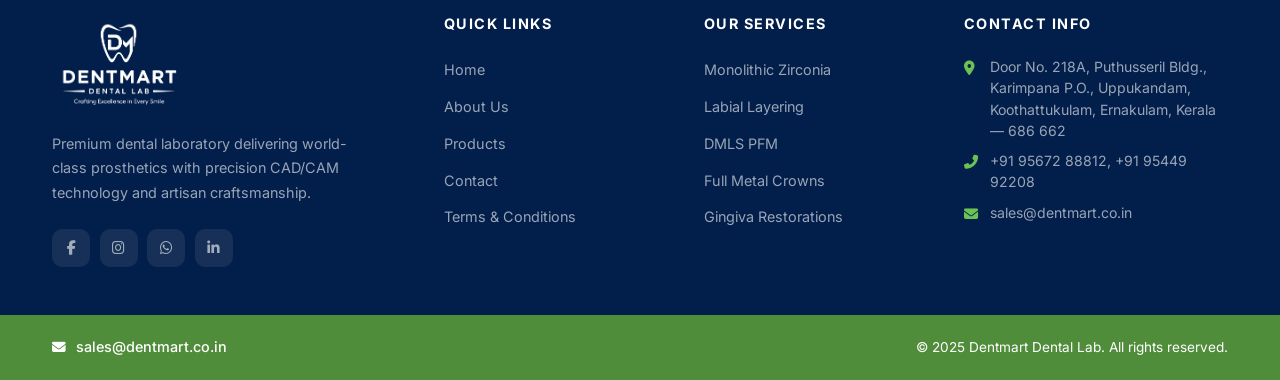
==== commit 6ecfcf50: "Update contact phone number across all pages Co-Authored-By: Claude Opus 4.8 <noreply@anthropic.com>" ====
--- a/index.html
+++ b/index.html
@@ -376,7 +376,7 @@
         <h4>Contact Info</h4>
         <ul class="footer-contact">
           <li><i class="fas fa-map-marker-alt"></i> Door No. 218A, Puthusseril Bldg., Karimpana P.O., Uppukandam, Koothattukulam, Ernakulam, Kerala — 686 662</li>
-          <li><i class="fas fa-phone-alt"></i> +91 95672 88812, +91 95449 92234</li>
+          <li><i class="fas fa-phone-alt"></i> +91 95672 88812, +91 95449 92208</li>
           <li><i class="fas fa-envelope"></i> sales@dentmart.co.in</li>
         </ul>
       </div>
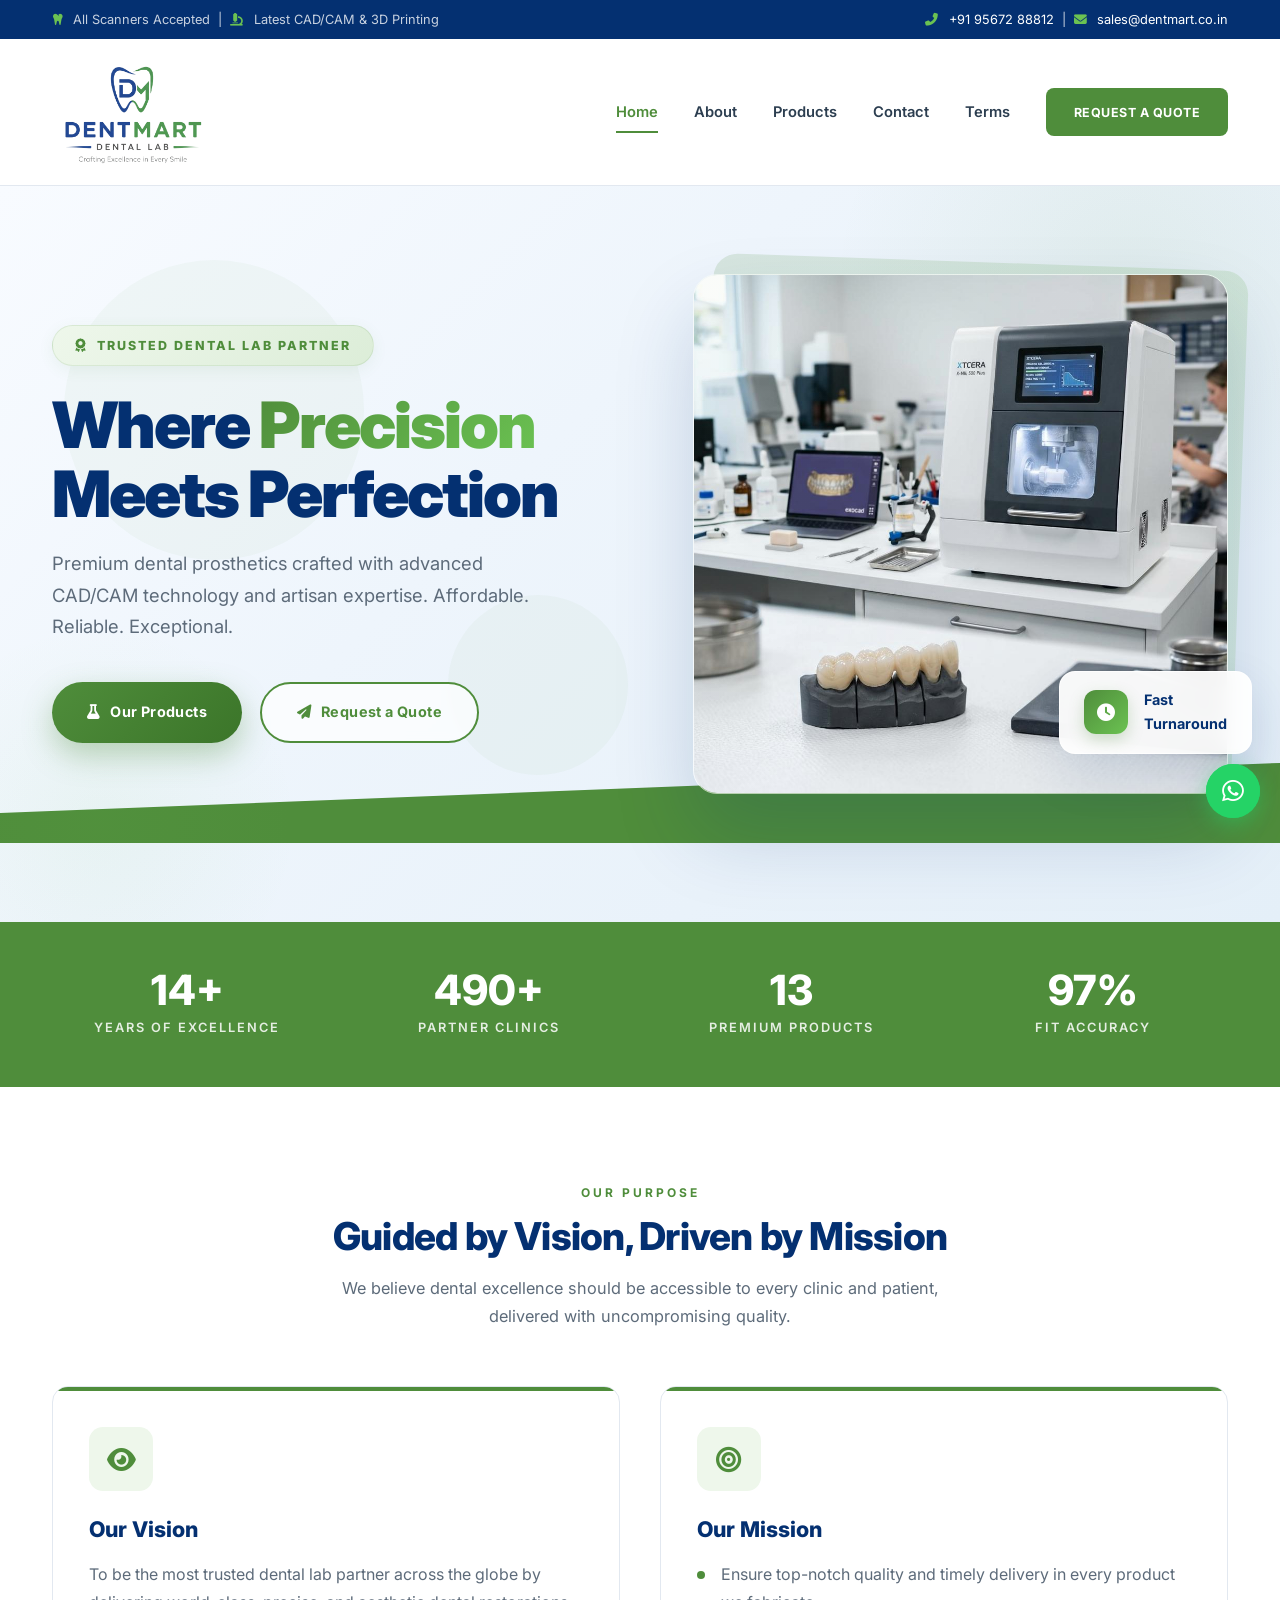
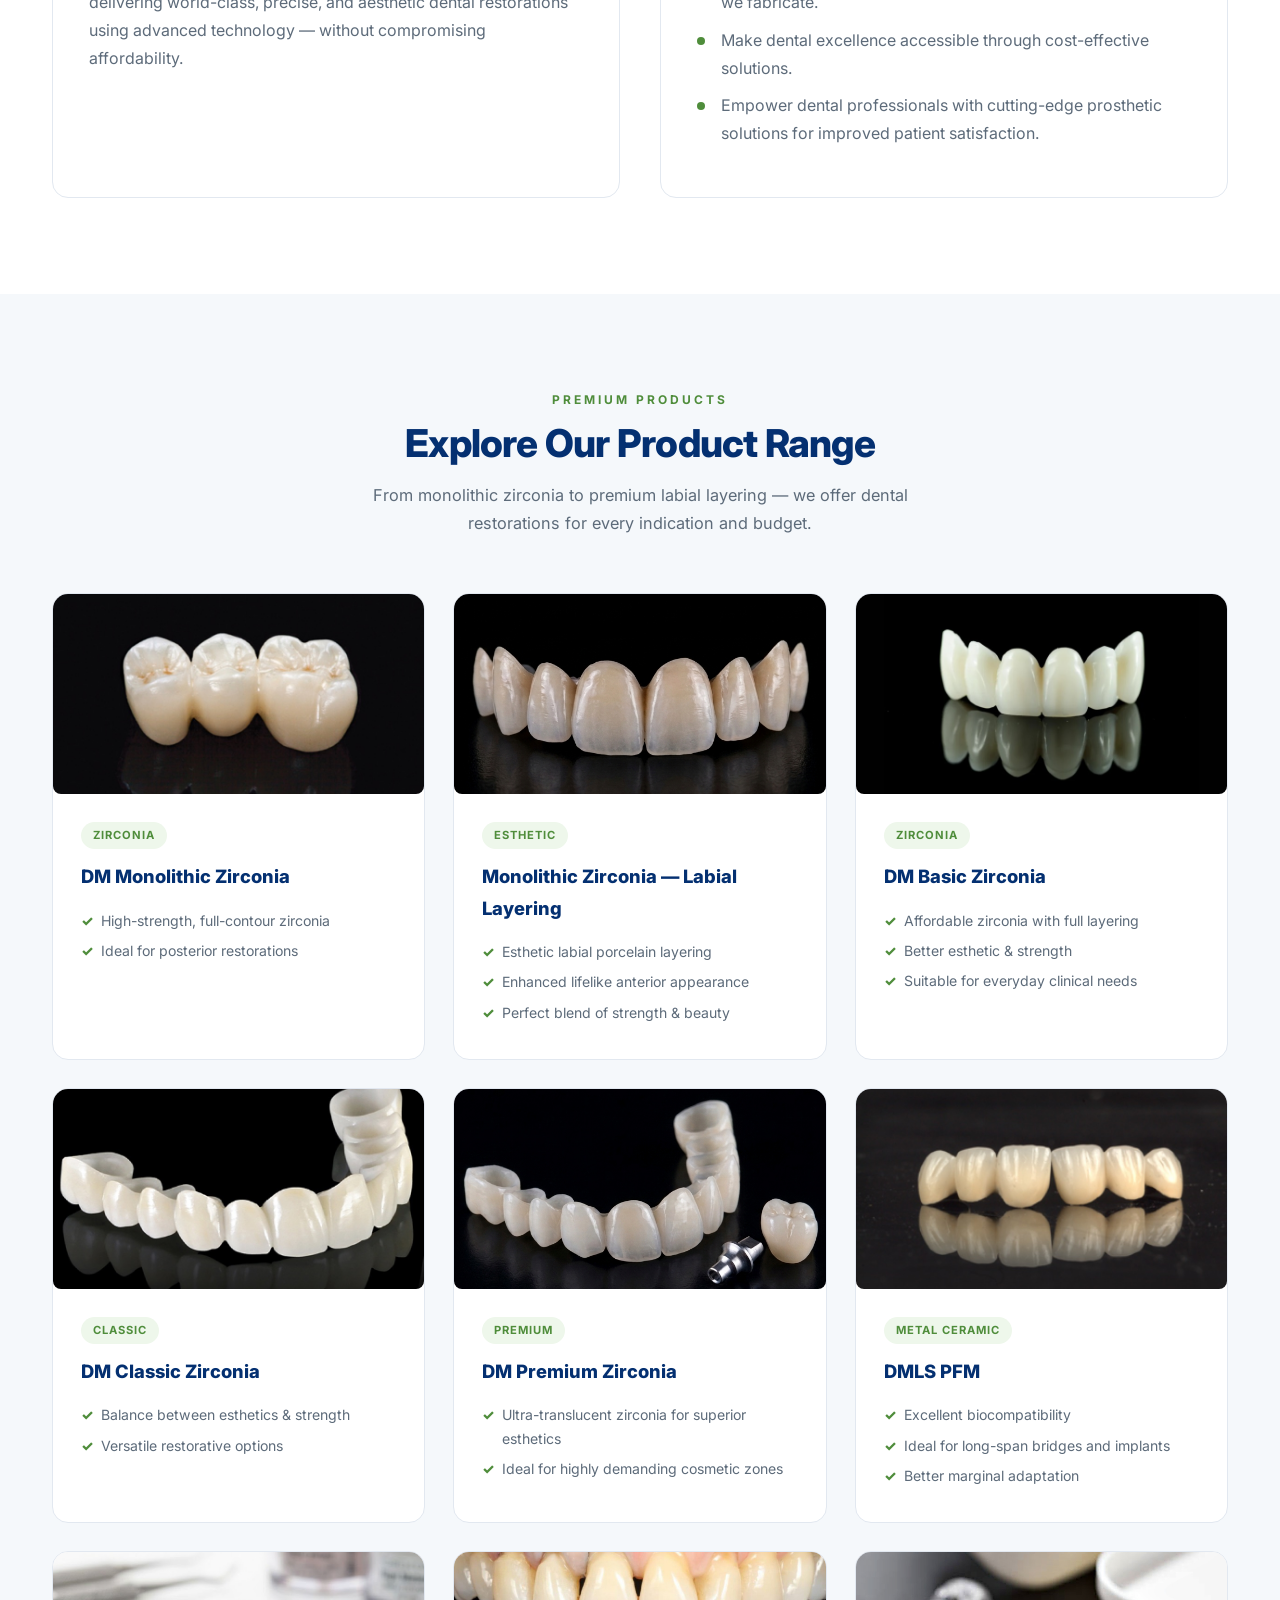
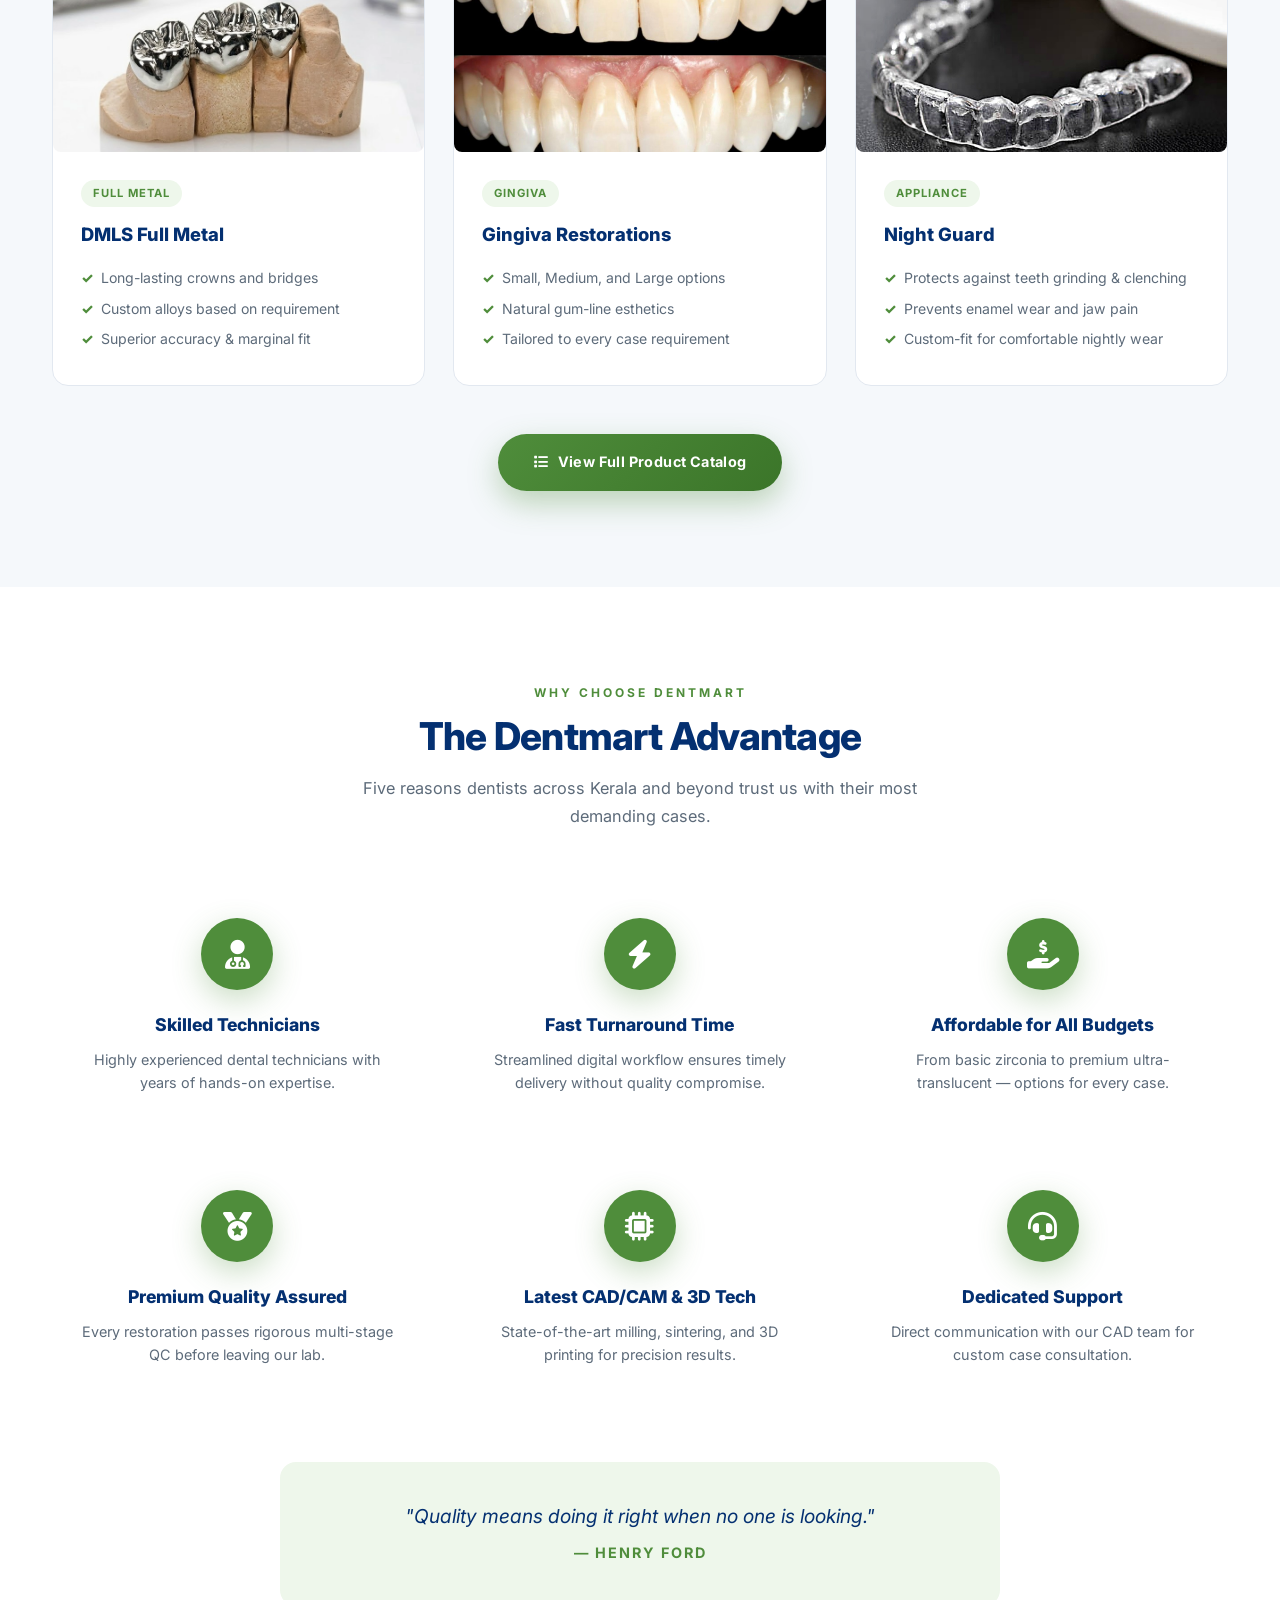
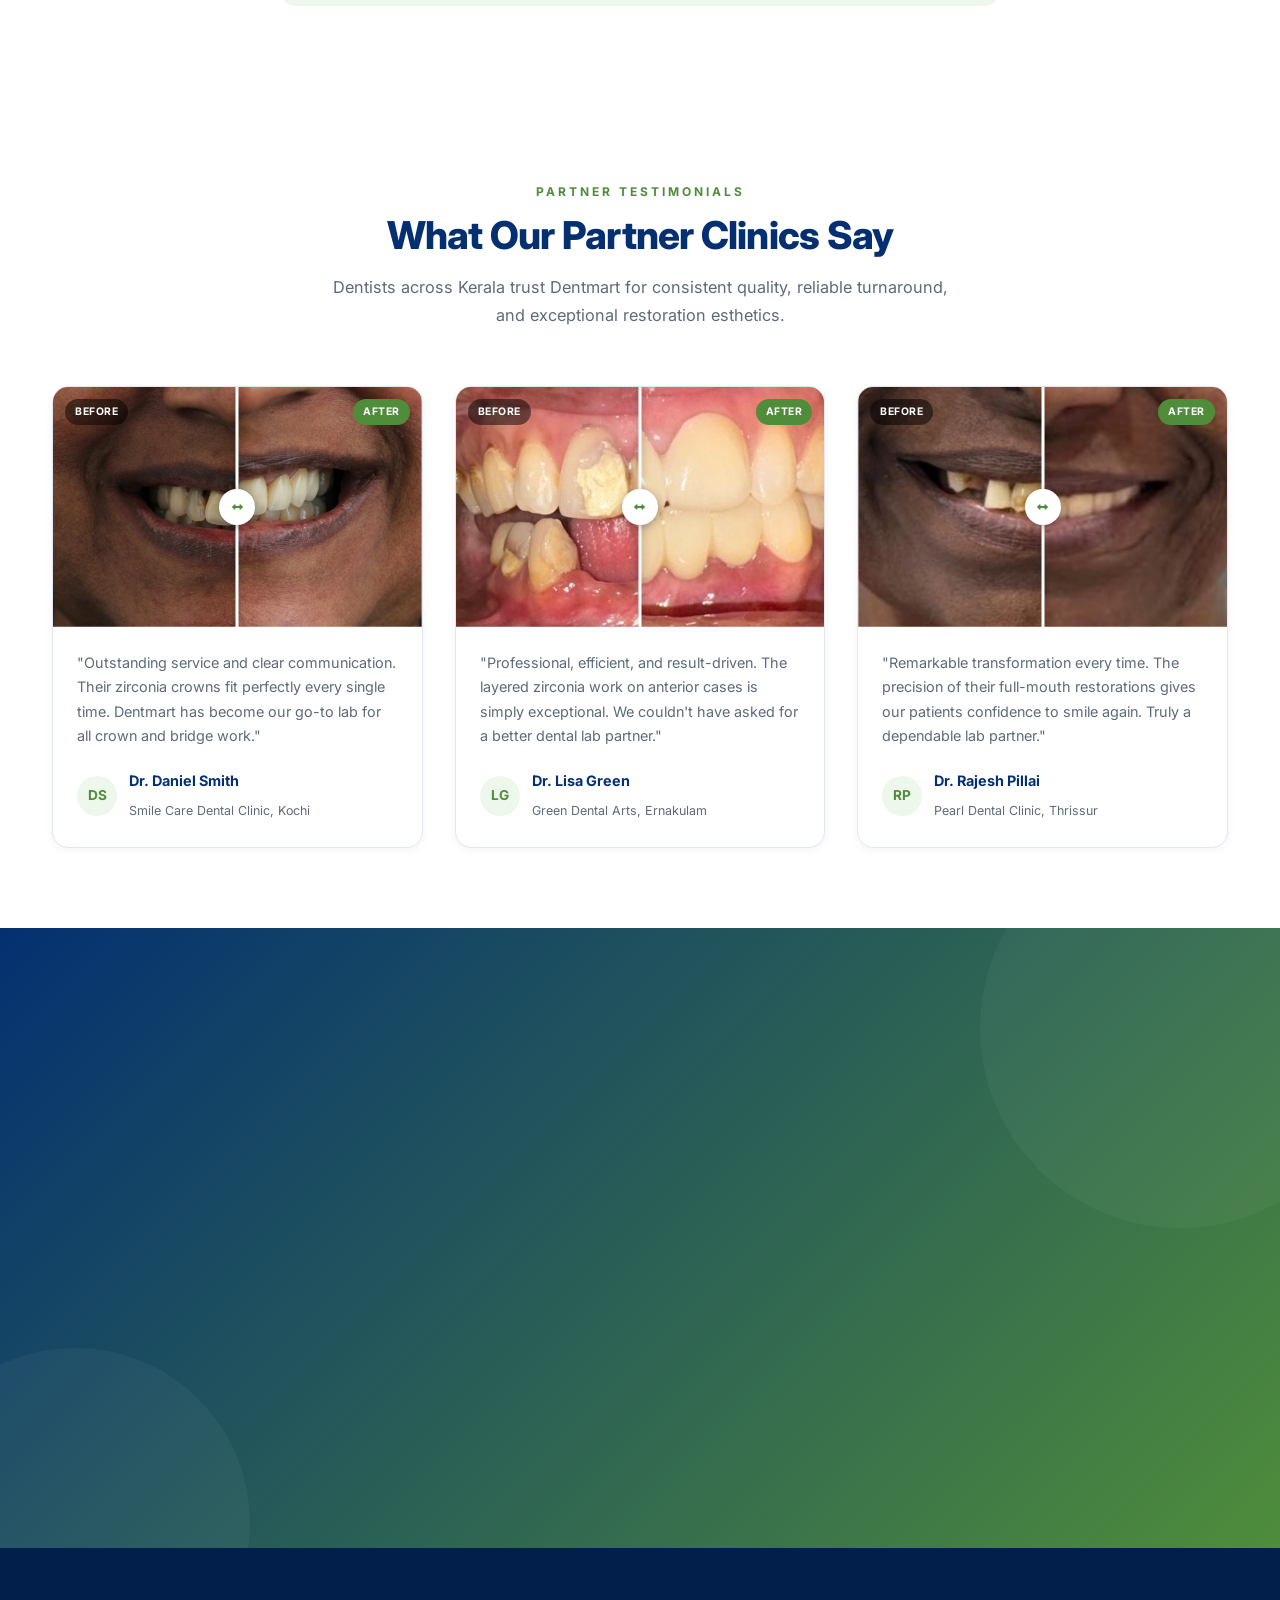
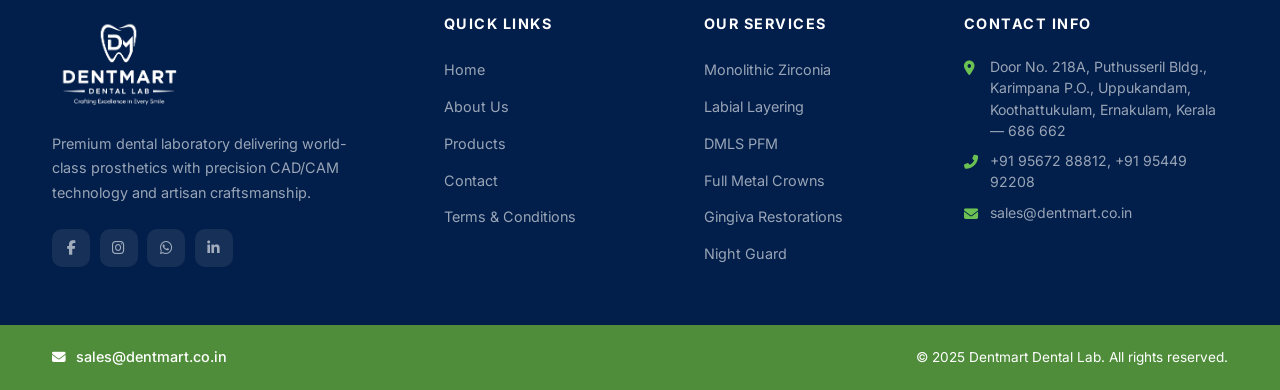
==== commit 4b6b68ac: "new product" ====
--- a/index.html
+++ b/index.html
@@ -207,6 +207,18 @@
           </ul>
         </div>
       </div>
+      <div class="product-card reveal reveal-delay-2">
+        <div class="product-img zoom-wrap"><img src="/assets/product-nightguard.jpg" alt="Night Guard"></div>
+        <div class="product-body">
+          <span class="product-tag">Appliance</span>
+          <h3>Night Guard</h3>
+          <ul>
+            <li>Protects against teeth grinding &amp; clenching</li>
+            <li>Prevents enamel wear and jaw pain</li>
+            <li>Custom-fit for comfortable nightly wear</li>
+          </ul>
+        </div>
+      </div>
     </div>
     <div style="text-align:center;margin-top:3rem">
       <a href="/products/" class="btn btn-primary"><i class="fas fa-list"></i> View Full Product Catalog</a>
@@ -370,6 +382,7 @@
           <li><a href="/products/">DMLS PFM</a></li>
           <li><a href="/products/">Full Metal Crowns</a></li>
           <li><a href="/products/">Gingiva Restorations</a></li>
+          <li><a href="/products/">Night Guard</a></li>
         </ul>
       </div>
       <div>
